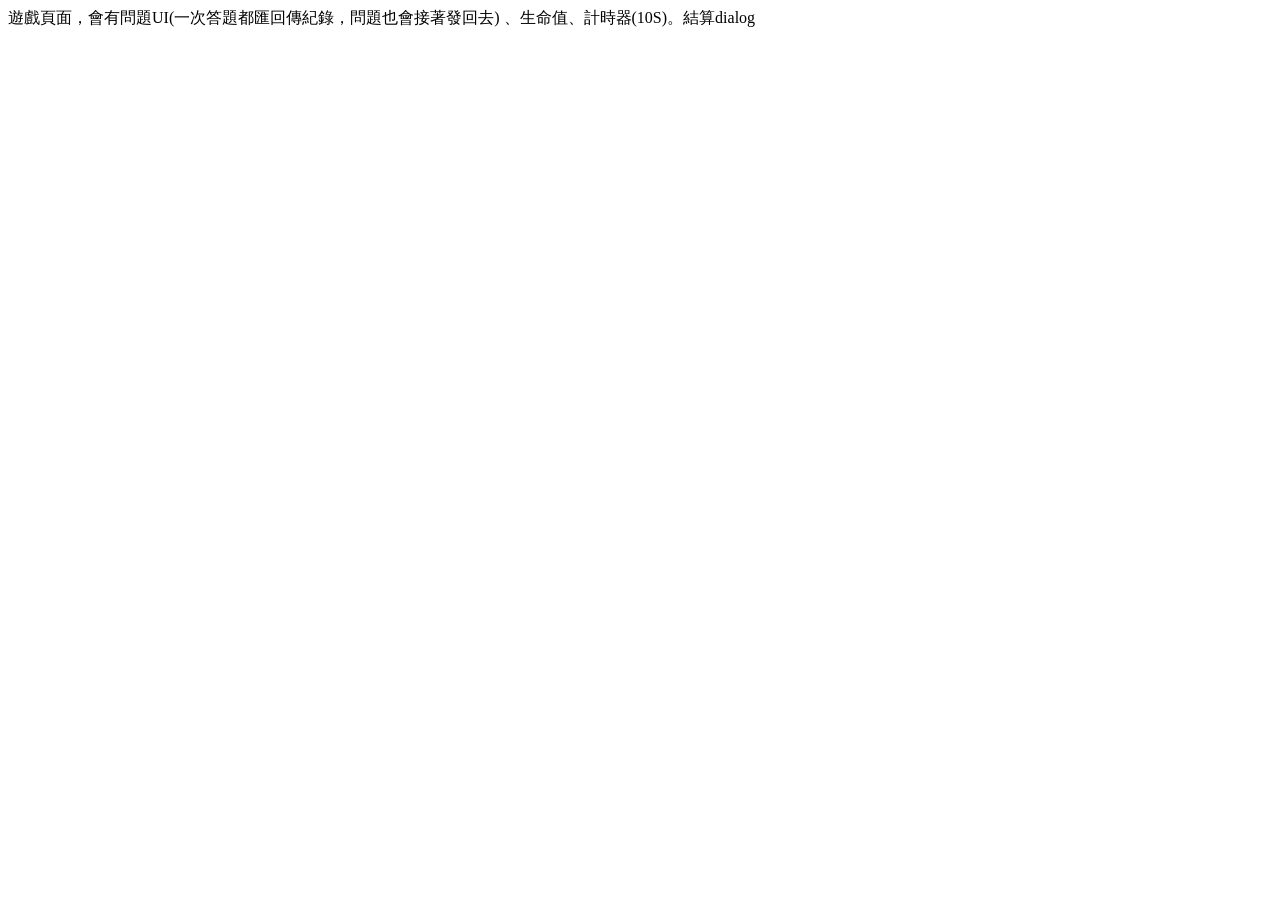
==== frontend/game.html @ f356d19f "startAt_0921" ====
<!DOCTYPE html>
<html lang="en">
<head>
    <meta charset="UTF-8">
    <meta name="viewport" content="width=device-width, initial-scale=1.0">
    <title>首頁</title>
</head>
<body>
    遊戲頁面，會有問題UI(一次答題都匯回傳紀錄，問題也會接著發回去) 、生命值、計時器(10S)。結算dialog
</body>
</html>
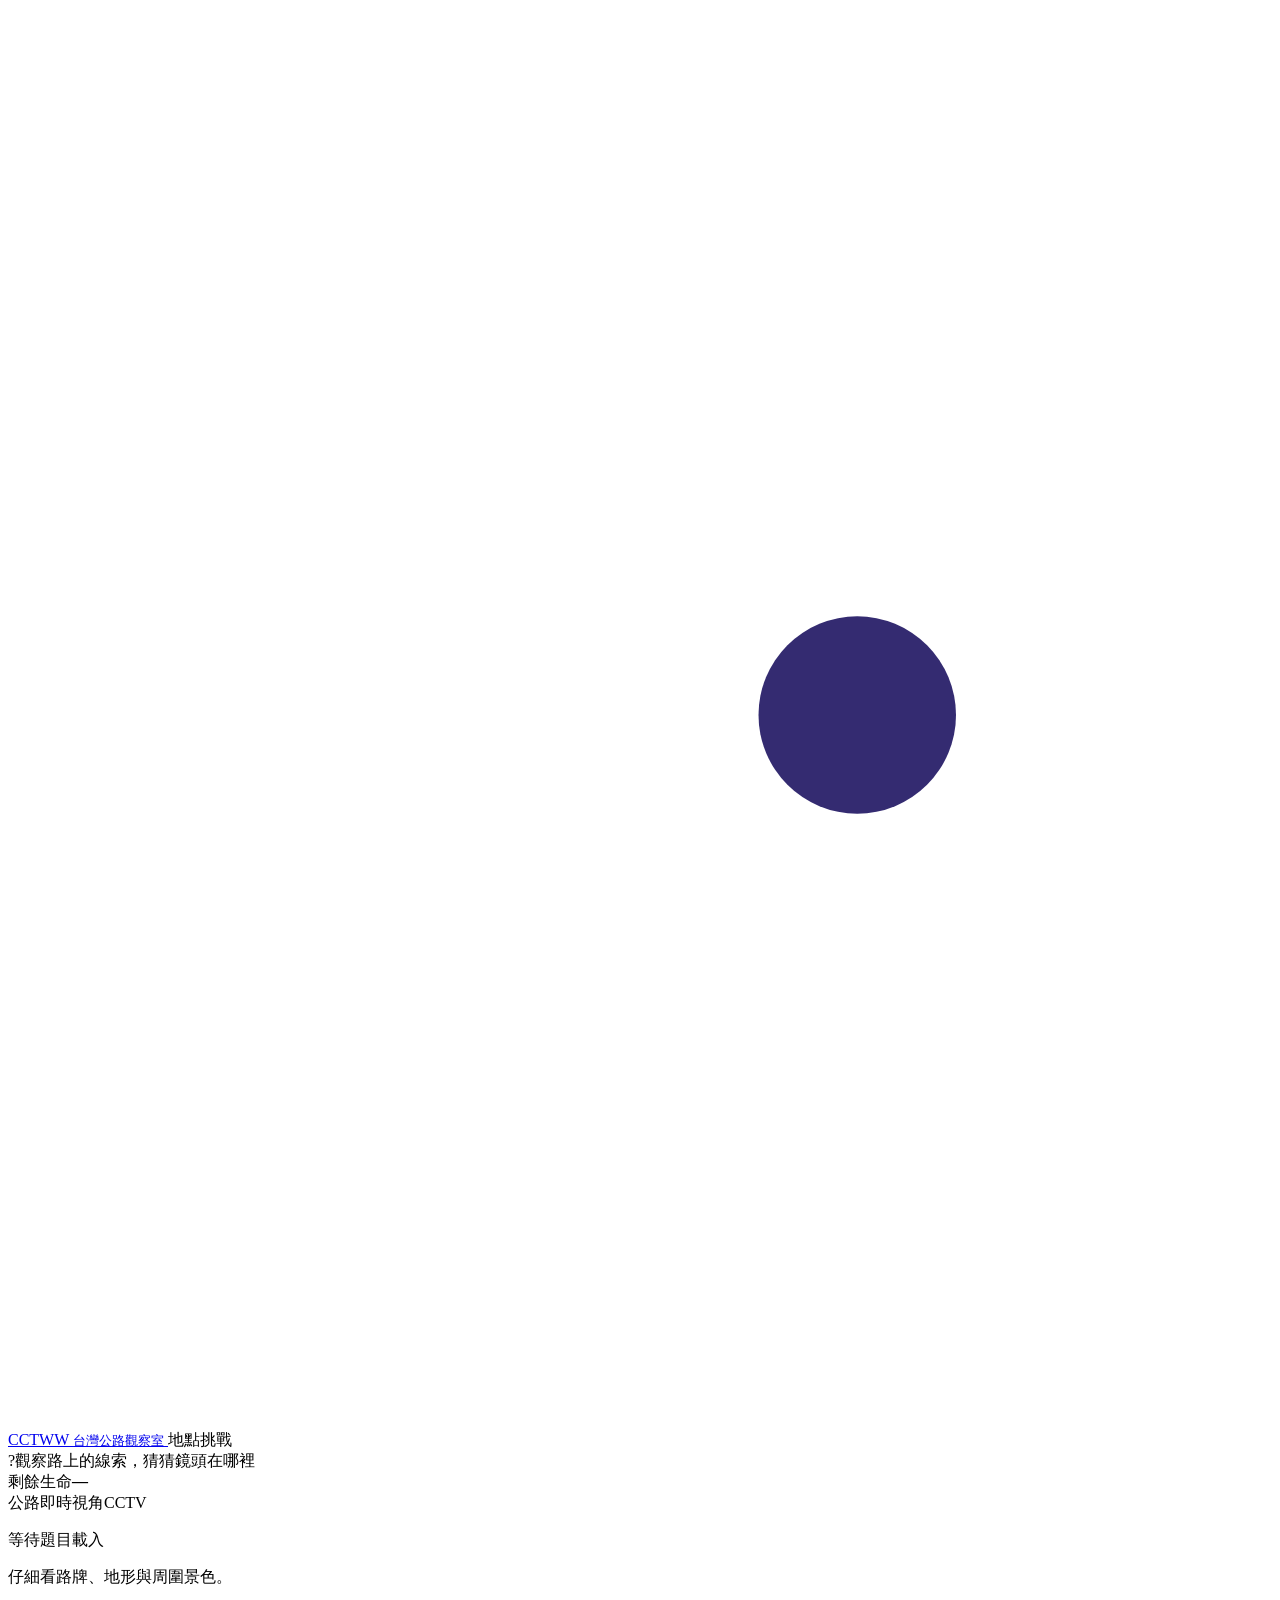
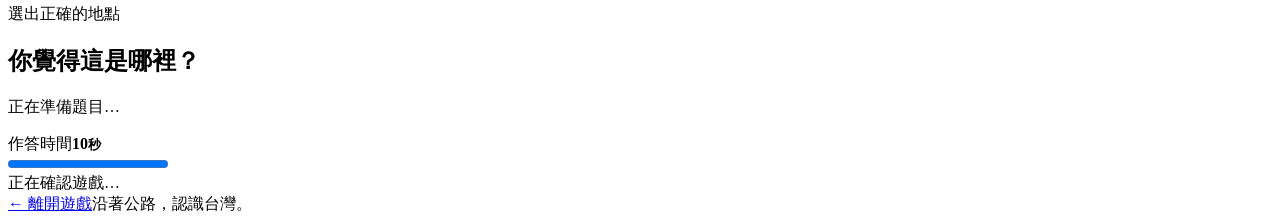
==== commit 1cf86b88: "Add game page frontend" ====
--- a/frontend/game.html
+++ b/frontend/game.html
@@ -1,11 +1,72 @@
 <!DOCTYPE html>
-<html lang="en">
+<html lang="zh-Hant">
 <head>
-    <meta charset="UTF-8">
-    <meta name="viewport" content="width=device-width, initial-scale=1.0">
-    <title>首頁</title>
+  <meta charset="UTF-8">
+  <meta name="viewport" content="width=device-width, initial-scale=1.0">
+  <meta name="theme-color" content="#f6f5f1">
+  <title>地點挑戰 · CCTWW</title>
+  <link rel="stylesheet" href="/game.css">
 </head>
 <body>
-    遊戲頁面，會有問題UI(一次答題都匯回傳紀錄，問題也會接著發回去) 、生命值、計時器(10S)。結算dialog
+  <svg class="icon-sprite" aria-hidden="true" focusable="false" xmlns="http://www.w3.org/2000/svg">
+    <symbol id="cctv-symbol" viewBox="0 0 64 64">
+      <path d="M11 19h31l10 8-6 11H11a4 4 0 0 1-4-4V23a4 4 0 0 1 4-4Z" fill="#ffffff"/>
+      <circle cx="43" cy="28" r="5" fill="#342b71"/>
+      <path d="M26 38v7m-9 0h19m-9 0v10" fill="none" stroke="#ffffff" stroke-width="4" stroke-linecap="round"/>
+    </symbol>
+  </svg>
+  <main class="game" aria-labelledby="title">
+    <header class="site-header">
+      <a class="brand" href="/" aria-label="CCTWW，返回首頁">
+        <span class="brand-mark" aria-hidden="true"><svg viewBox="0 0 64 64" focusable="false" aria-hidden="true"><use href="#cctv-symbol"></use></svg></span>
+        <span class="brand-name">CCTWW <small>台灣公路觀察室</small></span>
+      </a>
+      <span class="tag"><span class="tag-dot" aria-hidden="true"></span> 地點挑戰</span>
+    </header>
+
+    <div class="game-topline">
+      <div class="round-label"><span class="round-icon" aria-hidden="true">?</span><span>觀察路上的線索，猜猜鏡頭在哪裡</span></div>
+      <section class="status" aria-label="遊戲狀態"><span>剩餘生命</span><strong id="life" aria-live="polite">—</strong></section>
+    </div>
+
+    <div class="play-area">
+      <section class="camera-panel" aria-label="本題監視器畫面">
+        <div class="camera-heading"><span class="live-dot" aria-hidden="true"></span><span>公路即時視角</span><span class="camera-number">CCTV</span></div>
+        <div class="camera">
+          <img id="cctv" alt="本題公路監視器畫面" hidden>
+          <iframe id="cctv-frame" title="本題公路監視器畫面" sandbox="allow-scripts" hidden></iframe>
+          <p id="camera-status" role="status">等待題目載入</p>
+        </div>
+        <p class="camera-caption">仔細看路牌、地形與周圍景色。</p>
+      </section>
+
+      <section class="answer-panel" aria-labelledby="title">
+        <div class="question"><p class="eyebrow">選出正確的地點</p><h1 id="title">你覺得這是哪裡？</h1><p id="hint">正在準備題目…</p></div>
+        <div class="timer" aria-label="作答倒數">
+          <div class="timer-label"><label for="countdown">作答時間</label><strong><span id="remaining">10</span><small>秒</small></strong></div>
+          <progress id="countdown" max="10" value="10">10 秒</progress>
+        </div>
+        <div id="options" class="options" role="group" aria-label="四個答案選項"></div>
+        <section id="feedback" class="feedback" role="status" aria-live="polite">正在確認遊戲…</section>
+        <button id="next" class="next" type="button" hidden>下一題</button>
+      </section>
+    </div>
+
+    <footer class="site-footer"><a href="/" id="leave">← 離開遊戲</a><span>沿著公路，認識台灣。</span></footer>
+    <dialog id="game-result" class="result-dialog" aria-labelledby="result-title" aria-describedby="result-description">
+      <div class="result-icon" aria-hidden="true">
+        <svg viewBox="0 0 64 64" focusable="false" aria-hidden="true"><use href="#cctv-symbol"></use></svg>
+      </div>
+      <p class="eyebrow">本次挑戰結束</p>
+      <h2 id="result-title">公路探險完成！</h2>
+      <p id="result-description">本次答對 <strong id="result-count">0</strong> 題</p>
+      <div class="result-actions">
+        <button id="result-restart" type="button">重新開始</button>
+        <a href="/">返回首頁</a>
+      </div>
+    </dialog>
+    <noscript>遊戲需要 JavaScript，請啟用後重新開啟。</noscript>
+  </main>
+  <script src="/game.js"></script>
 </body>
-</html>+</html>
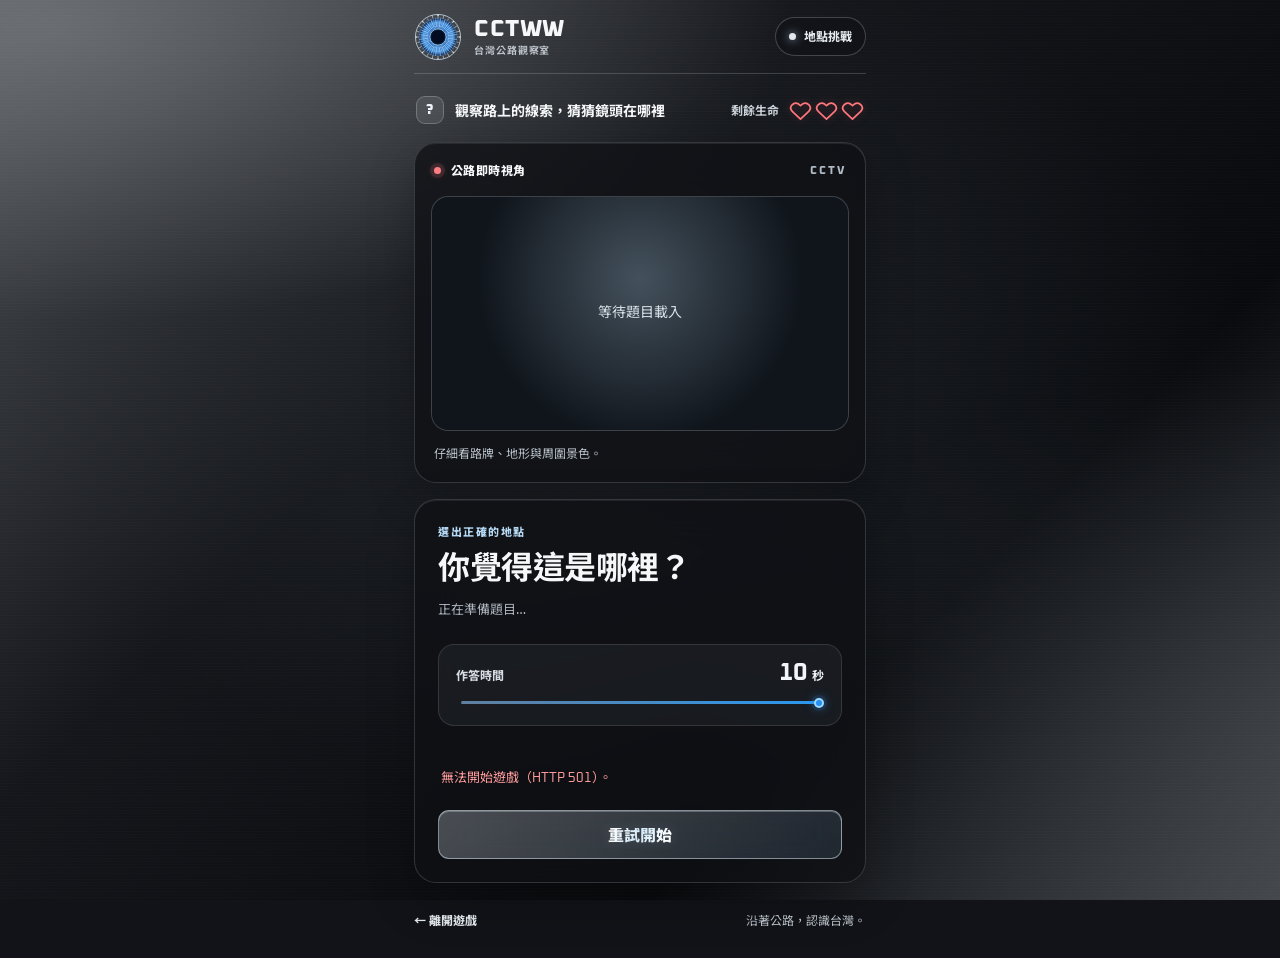
==== commit fa507d73: "Update game page frontend" ====
--- a/frontend/game.html
+++ b/frontend/game.html
@@ -3,22 +3,40 @@
 <head>
   <meta charset="UTF-8">
   <meta name="viewport" content="width=device-width, initial-scale=1.0">
-  <meta name="theme-color" content="#f6f5f1">
+  <meta name="theme-color" content="#111318">
   <title>地點挑戰 · CCTWW</title>
-  <link rel="stylesheet" href="/game.css">
+  <link rel="preconnect" href="https://fonts.googleapis.com">
+  <link rel="preconnect" href="https://fonts.gstatic.com" crossorigin>
+  <link rel="stylesheet" href="https://fonts.googleapis.com/css2?family=Noto+Sans+TC:wght@400;500;600;700;800&amp;family=Oxanium:wght@400;500;600;700;800&amp;display=swap">
+  <link rel="stylesheet" href="game.css">
 </head>
 <body>
   <svg class="icon-sprite" aria-hidden="true" focusable="false" xmlns="http://www.w3.org/2000/svg">
-    <symbol id="cctv-symbol" viewBox="0 0 64 64">
-      <path d="M11 19h31l10 8-6 11H11a4 4 0 0 1-4-4V23a4 4 0 0 1 4-4Z" fill="#ffffff"/>
-      <circle cx="43" cy="28" r="5" fill="#342b71"/>
-      <path d="M26 38v7m-9 0h19m-9 0v10" fill="none" stroke="#ffffff" stroke-width="4" stroke-linecap="round"/>
+    <defs>
+      <radialGradient id="retina-iris">
+        <stop offset="0" stop-color="#07132f"/>
+        <stop offset="0.45" stop-color="#1d5cb0"/>
+        <stop offset="0.78" stop-color="#4895e2"/>
+        <stop offset="1" stop-color="#071c46"/>
+      </radialGradient>
+    </defs>
+    <symbol id="retina-symbol" viewBox="0 0 100 100">
+      <circle cx="50" cy="50" r="47" fill="none" stroke="#d7eeff" stroke-width="1.5"/>
+      <path d="M50.0 11.0L50.0 3.0M60.3 11.7L61.7 6.3M70.2 15.0L71.7 12.4M79.1 20.9L82.6 17.4M83.8 30.5L88.4 27.9M88.3 39.7L95.4 37.8M90.4 50.0L95.2 50.0M89.7 60.6L91.9 61.2M83.8 69.5L89.9 73.0M78.1 78.1L81.3 81.3M70.2 85.0L73.5 90.7M60.6 89.7L61.7 93.7M50.0 89.0L50.0 93.4M39.7 88.3L38.1 94.5M29.8 85.0L27.9 88.4M20.9 79.1L16.8 83.2M16.2 69.5L10.9 72.6M11.7 60.3L8.1 61.2M9.6 50.0L3.9 50.0M10.3 39.4L7.2 38.5M16.2 30.5L9.3 26.5M21.9 21.9L18.0 18.0M29.8 15.0L28.3 12.4M39.4 10.3L38.1 5.5" fill="none" stroke="#eaf7ff" stroke-width="1.35" stroke-linecap="round" opacity=".84"/>
+      <circle cx="50" cy="50" r="39" fill="url(#retina-iris)" stroke="#5da8ff" stroke-width=".7"/>
+      <path d="M50.0 32.0L50.0 11.0M52.4 31.5L54.9 13.1M55.0 31.3L59.2 15.8M57.7 31.4L64.6 14.8M59.0 34.4L68.1 18.6M61.4 35.2L73.7 19.1M63.7 36.3L76.3 23.7M65.9 37.8L78.1 28.4M65.6 41.0L83.0 30.9M67.3 42.8L83.5 36.1M68.7 45.0L87.7 39.9M69.9 47.4L86.9 45.1M68.0 50.0L85.4 50.0M68.5 52.4L87.8 55.0M68.7 55.0L85.1 59.4M68.6 57.7L86.0 64.9M65.6 59.0L82.2 68.6M64.8 61.4L78.1 71.6M63.7 63.7L76.9 76.9M62.2 65.9L72.1 78.8M59.0 65.6L69.5 83.8M57.2 67.3L64.2 84.4M55.0 68.7L59.2 84.2M52.6 69.9L55.0 87.8M50.0 68.0L50.0 86.3M47.6 68.5L44.9 88.7M45.0 68.7L40.4 85.9M42.3 68.6L36.5 82.7M41.0 65.6L31.0 83.0M38.6 64.8L27.9 78.8M36.3 63.7L22.4 77.6M34.1 62.2L20.5 72.6M34.4 59.0L19.3 67.7M32.7 57.2L14.8 64.6M31.3 55.0L14.9 59.4M30.1 52.6L11.3 55.1M32.0 50.0L12.8 50.0M31.5 47.6L14.9 45.4M31.3 45.0L13.2 40.1M31.4 42.3L16.5 36.1M34.4 41.0L16.2 30.5M35.2 38.6L20.5 27.4M36.3 36.3L25.0 25.0M37.8 34.1L26.8 19.8M41.0 34.4L31.8 18.6M42.8 32.7L35.1 14.0M45.0 31.3L40.4 14.1M47.4 30.1L45.4 14.9" fill="none" stroke="#9ed6ff" stroke-width="1.15" stroke-linecap="round" opacity=".83"/>
+      <path d="M52.7 29.2L55.4 9.4M58.3 30.0L65.0 13.8M63.6 32.2L72.8 20.3M68.3 35.9L81.8 25.6M69.4 42.0L85.4 35.3M71.5 47.2L90.6 44.6M72.2 52.9L88.9 55.1M71.3 58.8L84.6 64.3M66.7 62.8L81.8 74.4M63.2 67.2L73.3 80.4M58.6 70.7L65.7 87.9M53.0 72.9L55.1 88.9M47.3 70.8L45.1 87.1M41.7 70.0L34.7 87.0M36.4 67.8L26.7 80.4M31.7 64.1L17.5 75.0M30.6 58.0L13.8 65.0M28.5 52.8L12.9 54.9M27.8 47.1L10.2 44.8M28.7 41.2L14.6 35.3M33.3 37.2L17.5 25.0M36.8 32.8L26.1 18.9M41.4 29.3L35.7 15.4M47.0 27.1L44.8 10.2" fill="none" stroke="#f3fbff" stroke-width=".8" stroke-linecap="round" opacity=".62"/>
+      <circle cx="50" cy="50" r="23" fill="none" stroke="#d7efff" stroke-width=".7" opacity=".7"/>
+      <circle cx="50" cy="50" r="17" fill="#081936" stroke="#b8e7ff" stroke-width="1.7"/>
+      <circle cx="50" cy="50" r="13" fill="#020b20"/>
+      <circle cx="50.0" cy="5.0" r="1.3" fill="#f6fcff"/><circle cx="81.8" cy="18.2" r="1.3" fill="#f6fcff"/><circle cx="95.0" cy="50.0" r="1.3" fill="#f6fcff"/><circle cx="81.8" cy="81.8" r="1.3" fill="#f6fcff"/><circle cx="50.0" cy="95.0" r="1.3" fill="#f6fcff"/><circle cx="18.2" cy="81.8" r="1.3" fill="#f6fcff"/><circle cx="5.0" cy="50.0" r="1.3" fill="#f6fcff"/><circle cx="18.2" cy="18.2" r="1.3" fill="#f6fcff"/>
+      <path d="M18 19l5 2m53-1l5-2M18 81l5-2m53 1l5 2" fill="none" stroke="#9dd7ff" stroke-width=".8" opacity=".8"/>
     </symbol>
   </svg>
   <main class="game" aria-labelledby="title">
     <header class="site-header">
       <a class="brand" href="/" aria-label="CCTWW，返回首頁">
-        <span class="brand-mark" aria-hidden="true"><svg viewBox="0 0 64 64" focusable="false" aria-hidden="true"><use href="#cctv-symbol"></use></svg></span>
+        <span class="brand-mark" aria-hidden="true"><svg viewBox="0 0 100 100" focusable="false" aria-hidden="true"><use href="#retina-symbol"></use></svg></span>
         <span class="brand-name">CCTWW <small>台灣公路觀察室</small></span>
       </a>
       <span class="tag"><span class="tag-dot" aria-hidden="true"></span> 地點挑戰</span>
@@ -44,29 +62,32 @@
         <div class="question"><p class="eyebrow">選出正確的地點</p><h1 id="title">你覺得這是哪裡？</h1><p id="hint">正在準備題目…</p></div>
         <div class="timer" aria-label="作答倒數">
           <div class="timer-label"><label for="countdown">作答時間</label><strong><span id="remaining">10</span><small>秒</small></strong></div>
-          <progress id="countdown" max="10" value="10">10 秒</progress>
+          <div class="timer-track">
+            <progress id="countdown" max="10" value="10">10 秒</progress>
+            <span id="timer-marker" class="timer-marker" aria-hidden="true"></span>
+          </div>
         </div>
         <div id="options" class="options" role="group" aria-label="四個答案選項"></div>
         <section id="feedback" class="feedback" role="status" aria-live="polite">正在確認遊戲…</section>
-        <button id="next" class="next" type="button" hidden>下一題</button>
+        <button id="next" class="next" type="button" hidden><span class="glass-label">下一題</span></button>
       </section>
     </div>
 
     <footer class="site-footer"><a href="/" id="leave">← 離開遊戲</a><span>沿著公路，認識台灣。</span></footer>
     <dialog id="game-result" class="result-dialog" aria-labelledby="result-title" aria-describedby="result-description">
       <div class="result-icon" aria-hidden="true">
-        <svg viewBox="0 0 64 64" focusable="false" aria-hidden="true"><use href="#cctv-symbol"></use></svg>
+        <svg viewBox="0 0 100 100" focusable="false" aria-hidden="true"><use href="#retina-symbol"></use></svg>
       </div>
       <p class="eyebrow">本次挑戰結束</p>
       <h2 id="result-title">公路探險完成！</h2>
       <p id="result-description">本次答對 <strong id="result-count">0</strong> 題</p>
       <div class="result-actions">
-        <button id="result-restart" type="button">重新開始</button>
-        <a href="/">返回首頁</a>
+        <button id="result-restart" type="button"><span class="glass-label">重新開始</span></button>
+        <a href="/"><span class="glass-label">返回首頁</span></a>
       </div>
     </dialog>
     <noscript>遊戲需要 JavaScript，請啟用後重新開啟。</noscript>
   </main>
-  <script src="/game.js"></script>
+  <script src="game.js"></script>
 </body>
 </html>
--- a/frontend/game.css
+++ b/frontend/game.css
@@ -0,0 +1,156 @@
+/* CCTWW game visual system: cool grayscale, translucent glass, clear game states. */
+:root {
+  --cctww-font: "Oxanium", "Noto Sans TC", system-ui, -apple-system, sans-serif;
+  --cctww-page: #111318;
+  --cctww-surface: rgb(15 17 21 / 76%);
+  --cctww-ink: #f5f7f8;
+  --cctww-muted: #adb4bd;
+  --cctww-line: rgb(236 242 248 / 16%);
+  --cctww-primary: #e9eef2;
+  --cctww-primary-hover: #ffffff;
+  --cctww-primary-soft: rgb(230 238 245 / 11%);
+  --cctww-focus: #acd8fa;
+  --cctww-error: #ff9c9c;
+  --cctww-success: #a4e8c1;
+  --cctww-card-radius: 22px;
+  --cctww-control-radius: 11px;
+  --cctww-card-shadow: 0 18px 48px rgb(0 0 0 / 24%), inset 0 1px rgb(255 255 255 / 8%);
+  font-family: var(--cctww-font);
+  color: var(--cctww-ink);
+  background: var(--cctww-page);
+  color-scheme: dark;
+  font-synthesis: none;
+}
+* { box-sizing: border-box; }
+.icon-sprite { position: absolute; width: 0; height: 0; overflow: hidden; }
+body {
+  min-width: 320px;
+  min-height: 100vh;
+  margin: 0;
+  background:
+    linear-gradient(rgb(7 9 12 / 34%), rgb(7 9 12 / 34%)),
+    radial-gradient(ellipse 76% 43% at 4% 3%, rgb(231 235 238 / 42%), transparent 76%),
+    radial-gradient(ellipse 67% 54% at 104% 81%, rgb(148 154 161 / 25%), transparent 75%),
+    radial-gradient(ellipse 56% 55% at 49% 42%, rgb(51 57 65 / 63%), transparent 86%),
+    linear-gradient(135deg, #6f7379 0%, #1b1d22 37%, #090b0e 71%, #5d6268 100%);
+  background-attachment: fixed;
+}
+body::before {
+  content: "";
+  position: fixed;
+  inset: 0;
+  pointer-events: none;
+  opacity: .12;
+  background: repeating-linear-gradient(0deg, transparent 0 2px, rgb(255 255 255 / 12%) 2px 3px);
+}
+button, a { -webkit-tap-highlight-color: transparent; }
+button { font: inherit; }
+a { color: inherit; }
+[hidden] { display: none !important; }
+.game { position: relative; width: min(100%, 488px); min-height: 100vh; margin: auto; padding: 0 18px; display: flex; flex-direction: column; }
+.site-header { height: 74px; display: flex; align-items: center; justify-content: space-between; gap: 20px; border-bottom: 1px solid rgb(245 248 251 / 18%); }
+.brand { display: inline-flex; align-items: center; gap: 12px; text-decoration: none; }
+.brand-mark { width: 48px; height: 48px; display: grid; place-items: center; flex: none; }
+.brand-mark svg { display: block; width: 48px; height: 48px; transform-origin: center; animation: retina-orbit 26s linear infinite, retina-glow 4s ease-in-out infinite; }
+.brand-name { font-size: 23px; font-weight: 800; letter-spacing: .025em; line-height: 1; }
+.brand-name small { display: block; margin-top: 5px; font-size: 10px; font-weight: 650; letter-spacing: .09em; color: #bcc3ca; }
+.tag { display: inline-flex; align-items: center; gap: 8px; padding: 9px 13px; border: 1px solid rgb(240 245 250 / 22%); border-radius: 999px; background: rgb(12 15 20 / 38%); color: #e3e8ec; font-size: 12px; font-weight: 750; white-space: nowrap; backdrop-filter: blur(12px); }
+.tag-dot, .live-dot { display: inline-block; width: 7px; height: 7px; border-radius: 50%; background: currentColor; }
+.tag-dot { box-shadow: 0 0 10px rgb(206 232 255 / 75%); }
+.game-topline { display: flex; justify-content: space-between; align-items: center; gap: 12px; padding: 22px 2px 18px; }
+.round-label { display: flex; align-items: center; gap: 11px; font-size: 14px; font-weight: 720; }
+.round-icon { display: grid; place-items: center; flex: none; width: 28px; height: 28px; border: 1px solid rgb(245 248 251 / 23%); border-radius: 9px; background: rgb(235 241 246 / 10%); color: #eef4fa; font-weight: 850; }
+.status { display: flex; align-items: center; gap: 10px; color: #c9d0d7; font-size: 12px; font-weight: 700; white-space: nowrap; }
+#life { display: inline-flex; align-items: center; gap: 3px; min-width: 71px; }
+.life-heart { display: block; width: 23px; height: 23px; color: #ff777d; flex: none; filter: drop-shadow(0 0 4px rgb(255 106 121 / 25%)); }
+.play-area { display: grid; grid-template-columns: minmax(0, 1fr); gap: 16px; align-items: start; }
+.camera-panel, .answer-panel { border: 1px solid var(--cctww-line); border-radius: var(--cctww-card-radius); background: var(--cctww-surface); box-shadow: var(--cctww-card-shadow); backdrop-filter: blur(22px) saturate(115%); -webkit-backdrop-filter: blur(22px) saturate(115%); }
+.camera-panel { overflow: hidden; padding: 16px; }
+.camera-heading { display: flex; align-items: center; gap: 10px; padding: 2px 3px 16px; font-size: 12px; font-weight: 800; letter-spacing: .04em; }
+.live-dot { color: #ff7d84; box-shadow: 0 0 0 4px rgb(255 125 132 / 13%), 0 0 10px rgb(255 125 132 / 35%); animation: live-pulse 1.7s ease-in-out infinite; }
+.camera-number { margin-left: auto; color: #b0bac4; font-size: 11px; font-weight: 800; letter-spacing: .18em; }
+.camera { position: relative; display: grid; place-items: center; width: 100%; aspect-ratio: 16 / 9; overflow: hidden; border: 1px solid rgb(236 242 248 / 20%); border-radius: 17px; background: #10151c; color: #d9e1e8; }
+.camera::before { content: ""; position: absolute; inset: 0; z-index: 0; background: radial-gradient(circle at 50% 35%, #44515c, transparent 63%); pointer-events: none; }
+/* Crop the top quarter of the source frame, where the camera stamps its location. */
+#cctv, #cctv-frame { position: absolute; z-index: 1; inset: auto 0 0; display: block; width: 100%; height: 132%; object-fit: cover; object-position: center bottom; border: 0; }
+#camera-status { position: relative; z-index: 1; max-width: 360px; padding: 24px; text-align: center; font-size: 14px; line-height: 1.6; overflow-wrap: anywhere; }
+.camera-caption { margin: 15px 3px 2px; color: #b9c1ca; font-size: 12px; line-height: 1.5; }
+.answer-panel { padding: 23px; }
+.question { margin-bottom: 22px; }
+.eyebrow { margin: 0 0 11px; color: #b5d8f3; font-size: 11px; font-weight: 800; letter-spacing: .14em; text-transform: uppercase; }
+h1 { margin: 0 0 11px; font-size: clamp(27px, 5vw, 32px); line-height: 1.22; letter-spacing: -.015em; }
+#hint { margin: 0; min-height: 1.6em; color: var(--cctww-muted); font-size: 13px; line-height: 1.6; overflow-wrap: anywhere; }
+.timer { margin-bottom: 22px; padding: 15px 17px 14px; border: 1px solid rgb(225 236 246 / 13%); border-radius: 16px; background: rgb(202 220 238 / 5%); }
+.timer-label { display: flex; align-items: baseline; justify-content: space-between; gap: 12px; font-size: 12px; font-weight: 750; color: #d6dce2; }
+.timer-label strong { color: #f2f6f9; font-size: 25px; line-height: 1; letter-spacing: .02em; font-variant-numeric: tabular-nums; }
+.timer-label small { margin-left: 4px; font-size: 12px; }
+.timer-track { position: relative; display: flex; align-items: center; height: 16px; margin: 10px 5px 0; }
+progress { appearance: none; display: block; width: 100%; height: 3px; margin: 0; overflow: hidden; border: 0; border-radius: 99px; background: rgb(142 160 179 / 25%); }
+progress::-webkit-progress-bar { background: rgb(142 160 179 / 25%); }
+progress::-webkit-progress-value { border-radius: 99px; background: linear-gradient(90deg, #607f9e, #2b98ef); }
+progress::-moz-progress-bar { border-radius: 99px; background: #3a9ff3; }
+.timer-marker { position: absolute; top: 50%; left: 100%; width: 10px; height: 10px; border: 2px solid #9ddaff; border-radius: 50%; background: #278ff2; box-shadow: 0 0 0 3px rgb(39 143 242 / 13%), 0 0 12px rgb(57 162 255 / 47%); transform: translate(-50%, -50%); pointer-events: none; transition: left .1s linear; }
+.options { display: grid; grid-template-columns: repeat(2, minmax(0, 1fr)); gap: 11px; }
+.option { display: grid; grid-template-columns: 29px minmax(0, 1fr); align-items: center; gap: 10px; min-height: 68px; width: 100%; padding: 13px 14px; border: 1px solid rgb(226 240 252 / 30%); border-radius: 16px; background: linear-gradient(135deg, rgb(242 248 255 / 17%), rgb(196 219 238 / 6%) 55%, rgb(171 205 233 / 11%)); box-shadow: inset 0 1px rgb(255 255 255 / 18%), 0 7px 20px rgb(0 0 0 / 11%); color: #f5f7f8; text-align: left; font-size: 15px; font-weight: 760; line-height: 1.4; cursor: pointer; overflow-wrap: anywhere; backdrop-filter: blur(18px) saturate(135%); -webkit-backdrop-filter: blur(18px) saturate(135%); transition: transform .15s ease, background .15s ease, border-color .15s ease, box-shadow .15s ease; }
+.option-key { display: grid; place-items: center; width: 29px; height: 29px; border: 1px solid rgb(240 248 255 / 26%); border-radius: 9px; background: rgb(231 243 255 / 9%); color: #d9e9f7; font-size: 12px; font-weight: 800; letter-spacing: .03em; font-variant-numeric: tabular-nums; }
+.glass-label { color: #eef6fd; background: linear-gradient(112deg, #fff 5%, #d3e9f8 48%, #f8fdff 85%); -webkit-background-clip: text; background-clip: text; -webkit-text-fill-color: transparent; text-shadow: 0 0 15px rgb(231 244 255 / 13%); }
+.option-name { min-width: 0; }
+.option-result { grid-column: 2; color: #b3f5d0; font-size: 11px; font-weight: 700; letter-spacing: .03em; }
+.option:enabled:hover { transform: translateY(-2px); border-color: rgb(246 250 253 / 60%); background: linear-gradient(135deg, rgb(243 249 255 / 25%), rgb(172 215 248 / 13%)); box-shadow: inset 0 1px rgb(255 255 255 / 27%), 0 9px 24px rgb(0 0 0 / 20%); }
+.option:disabled { cursor: default; opacity: .68; }
+.option.selected { border-color: #c8e5f8; background: rgb(167 208 236 / 24%); box-shadow: inset 0 0 0 1px rgb(200 229 248 / 48%); opacity: 1; }
+.option.correct { background: rgb(75 170 125 / 28%); border-color: #9be7bb; color: #e1ffe9; opacity: 1; }
+.option.wrong { background: rgb(181 72 80 / 28%); border-color: #ffa3a5; color: #ffe8e8; opacity: 1; }
+.option.correct .option-name { background: none; -webkit-text-fill-color: #e1ffe9; }
+.option.wrong .option-name { background: none; -webkit-text-fill-color: #ffe8e8; }
+.feedback { min-height: 36px; margin-top: 21px; padding: 0 3px; color: #bbc4cc; font-size: 13px; line-height: 1.6; overflow-wrap: anywhere; }
+.feedback[data-tone="error"] { color: var(--cctww-error); }
+.next { width: 100%; min-height: 49px; margin-top: 5px; border: 1px solid rgb(230 244 255 / 48%); border-radius: var(--cctww-control-radius); background: linear-gradient(135deg, rgb(229 241 251 / 28%), rgb(130 174 211 / 14%)); box-shadow: inset 0 1px rgb(255 255 255 / 25%); backdrop-filter: blur(18px); -webkit-backdrop-filter: blur(18px); font-weight: 800; cursor: pointer; }
+.next:enabled:hover { background: linear-gradient(135deg, rgb(239 248 255 / 36%), rgb(160 204 237 / 22%)); }
+.next:disabled { opacity: .6; cursor: wait; }
+button:focus-visible, a:focus-visible { outline: 3px solid var(--cctww-focus); outline-offset: 3px; }
+.site-footer { display: flex; justify-content: space-between; gap: 16px; margin-top: auto; padding: 28px 0; color: #c0c7cf; font-size: 12px; }
+.site-footer a { color: #e5ebf0; font-weight: 750; text-decoration: none; }
+.site-footer a:hover { text-decoration: underline; text-underline-offset: 4px; }
+.result-dialog { width: min(420px, calc(100% - 32px)); max-height: calc(100vh - 32px); padding: 30px; border: 1px solid rgb(246 250 253 / 25%); border-radius: var(--cctww-card-radius); color: var(--cctww-ink); background: rgb(20 23 28 / 91%); box-shadow: 0 28px 90px rgb(0 0 0 / 60%), inset 0 1px rgb(255 255 255 / 10%); text-align: center; backdrop-filter: blur(24px); -webkit-backdrop-filter: blur(24px); }
+.result-dialog::backdrop { background: rgb(7 10 14 / 76%); backdrop-filter: blur(5px); }
+.result-icon { display: grid; place-items: center; width: 74px; height: 74px; margin: 0 auto 18px; }
+.result-icon svg { display: block; width: 74px; height: 74px; transform-origin: center; animation: retina-orbit 26s linear infinite, retina-glow 4s ease-in-out infinite; }
+.result-dialog .eyebrow { margin-bottom: 9px; }
+.result-dialog h2 { margin: 0 0 12px; font-size: 28px; letter-spacing: -.015em; }
+.result-dialog p:not(.eyebrow) { margin: 0; color: var(--cctww-muted); font-size: 14px; line-height: 1.7; }
+.result-dialog #result-count { color: #f5f8fa; font-size: 1.25em; font-variant-numeric: tabular-nums; }
+.result-actions { display: grid; gap: 9px; margin-top: 24px; }
+.result-actions button, .result-actions a { display: grid; place-items: center; min-height: 46px; border: 1px solid rgb(228 242 255 / 31%); border-radius: 12px; background: linear-gradient(135deg, rgb(230 243 255 / 20%), rgb(146 186 218 / 8%)); box-shadow: inset 0 1px rgb(255 255 255 / 19%); backdrop-filter: blur(18px); -webkit-backdrop-filter: blur(18px); font: inherit; font-size: 14px; font-weight: 800; text-decoration: none; cursor: pointer; }
+.result-actions button { border-color: rgb(230 244 255 / 48%); }
+.result-actions button:hover, .result-actions a:hover { background: linear-gradient(135deg, rgb(239 248 255 / 32%), rgb(160 204 237 / 18%)); }
+@media (max-width: 600px) {
+  .game { padding: 0 14px; }
+  .site-header { height: 66px; }
+  .brand-mark, .brand-mark svg { width: 44px; height: 44px; }
+  .brand-name { font-size: 20px; }
+  .brand-name small { font-size: 8px; }
+  .tag { padding: 7px 9px; font-size: 11px; }
+  .round-label { font-size: 12px; line-height: 1.4; }
+  .status { flex-direction: column; align-items: flex-end; gap: 2px; font-size: 11px; }
+  .camera-panel { padding: 12px; border-radius: 18px; }
+  .camera-heading { padding-bottom: 11px; }
+  .camera-caption { font-size: 11px; }
+  .answer-panel { padding: 19px 17px; border-radius: 18px; }
+  .timer { padding: 14px 14px 13px; }
+  .option { min-height: 60px; padding: 11px 12px; }
+  .site-footer { margin-top: 14px; padding: 22px 0; }
+}
+@media (max-width: 370px) {
+  .round-label span:last-child { max-width: 150px; }
+  .options { grid-template-columns: 1fr; }
+}
+@keyframes retina-orbit { to { transform: rotate(360deg); } }
+@keyframes live-pulse {
+  0%, 100% { opacity: .72; transform: scale(.9); box-shadow: 0 0 0 3px rgb(255 125 132 / 11%), 0 0 6px rgb(255 125 132 / 30%); }
+  50% { opacity: 1; transform: scale(1.13); box-shadow: 0 0 0 6px rgb(255 125 132 / 19%), 0 0 18px rgb(255 125 132 / 72%); }
+}
+@keyframes retina-glow {
+  0%, 100% { opacity: .9; filter: drop-shadow(0 0 2px #83c8ff); }
+  50% { opacity: 1; filter: drop-shadow(0 0 5px #bde8ff); }
+}
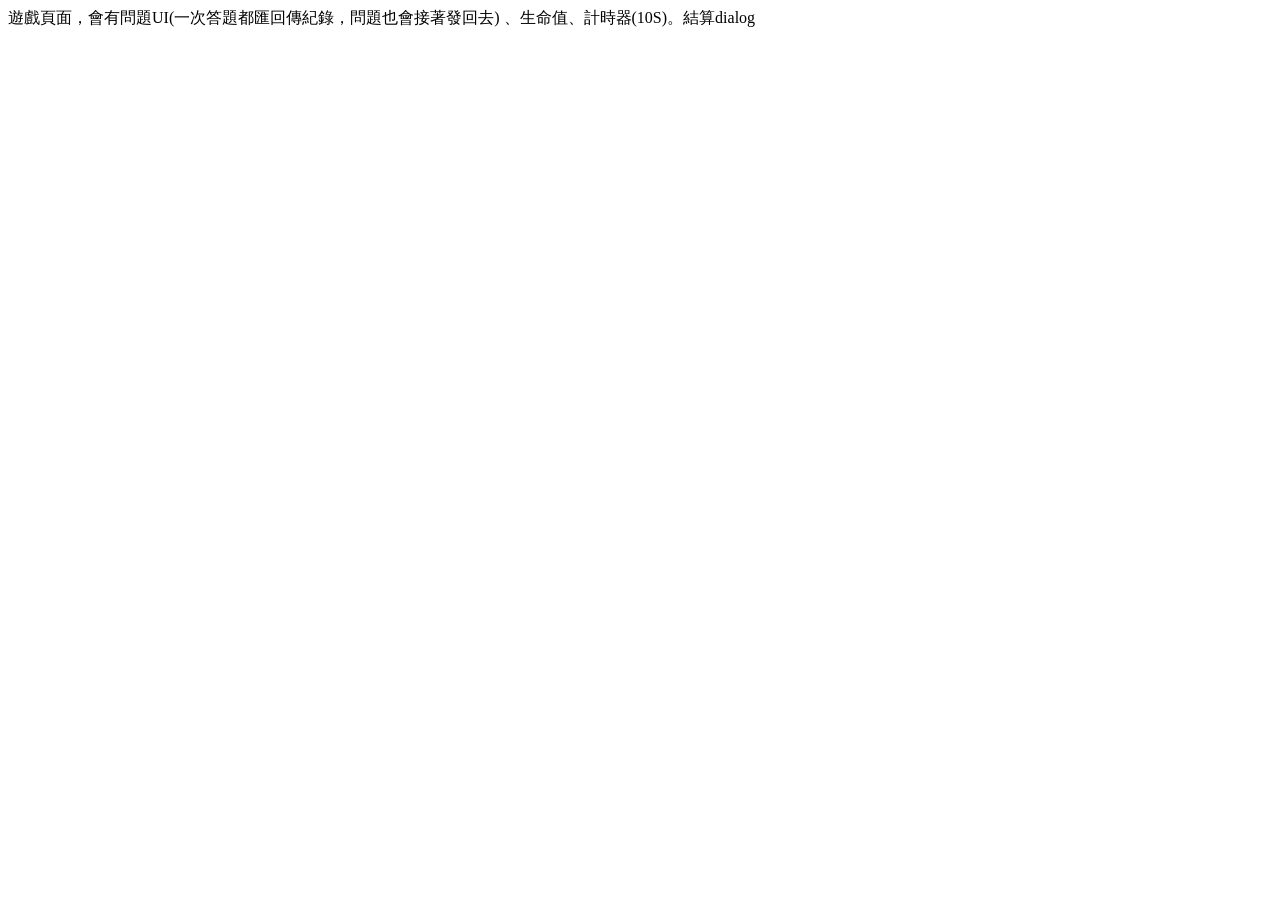
==== commit 4ec0a70a: "Register/Result/Ranking" ====
--- a/frontend/game.html
+++ b/frontend/game.html
@@ -1,93 +1,11 @@
 <!DOCTYPE html>
-<html lang="zh-Hant">
-<head>
-  <meta charset="UTF-8">
-  <meta name="viewport" content="width=device-width, initial-scale=1.0">
-  <meta name="theme-color" content="#111318">
-  <title>地點挑戰 · CCTWW</title>
-  <link rel="preconnect" href="https://fonts.googleapis.com">
-  <link rel="preconnect" href="https://fonts.gstatic.com" crossorigin>
-  <link rel="stylesheet" href="https://fonts.googleapis.com/css2?family=Noto+Sans+TC:wght@400;500;600;700;800&amp;family=Oxanium:wght@400;500;600;700;800&amp;display=swap">
-  <link rel="stylesheet" href="game.css">
-</head>
-<body>
-  <svg class="icon-sprite" aria-hidden="true" focusable="false" xmlns="http://www.w3.org/2000/svg">
-    <defs>
-      <radialGradient id="retina-iris">
-        <stop offset="0" stop-color="#07132f"/>
-        <stop offset="0.45" stop-color="#1d5cb0"/>
-        <stop offset="0.78" stop-color="#4895e2"/>
-        <stop offset="1" stop-color="#071c46"/>
-      </radialGradient>
-    </defs>
-    <symbol id="retina-symbol" viewBox="0 0 100 100">
-      <circle cx="50" cy="50" r="47" fill="none" stroke="#d7eeff" stroke-width="1.5"/>
-      <path d="M50.0 11.0L50.0 3.0M60.3 11.7L61.7 6.3M70.2 15.0L71.7 12.4M79.1 20.9L82.6 17.4M83.8 30.5L88.4 27.9M88.3 39.7L95.4 37.8M90.4 50.0L95.2 50.0M89.7 60.6L91.9 61.2M83.8 69.5L89.9 73.0M78.1 78.1L81.3 81.3M70.2 85.0L73.5 90.7M60.6 89.7L61.7 93.7M50.0 89.0L50.0 93.4M39.7 88.3L38.1 94.5M29.8 85.0L27.9 88.4M20.9 79.1L16.8 83.2M16.2 69.5L10.9 72.6M11.7 60.3L8.1 61.2M9.6 50.0L3.9 50.0M10.3 39.4L7.2 38.5M16.2 30.5L9.3 26.5M21.9 21.9L18.0 18.0M29.8 15.0L28.3 12.4M39.4 10.3L38.1 5.5" fill="none" stroke="#eaf7ff" stroke-width="1.35" stroke-linecap="round" opacity=".84"/>
-      <circle cx="50" cy="50" r="39" fill="url(#retina-iris)" stroke="#5da8ff" stroke-width=".7"/>
-      <path d="M50.0 32.0L50.0 11.0M52.4 31.5L54.9 13.1M55.0 31.3L59.2 15.8M57.7 31.4L64.6 14.8M59.0 34.4L68.1 18.6M61.4 35.2L73.7 19.1M63.7 36.3L76.3 23.7M65.9 37.8L78.1 28.4M65.6 41.0L83.0 30.9M67.3 42.8L83.5 36.1M68.7 45.0L87.7 39.9M69.9 47.4L86.9 45.1M68.0 50.0L85.4 50.0M68.5 52.4L87.8 55.0M68.7 55.0L85.1 59.4M68.6 57.7L86.0 64.9M65.6 59.0L82.2 68.6M64.8 61.4L78.1 71.6M63.7 63.7L76.9 76.9M62.2 65.9L72.1 78.8M59.0 65.6L69.5 83.8M57.2 67.3L64.2 84.4M55.0 68.7L59.2 84.2M52.6 69.9L55.0 87.8M50.0 68.0L50.0 86.3M47.6 68.5L44.9 88.7M45.0 68.7L40.4 85.9M42.3 68.6L36.5 82.7M41.0 65.6L31.0 83.0M38.6 64.8L27.9 78.8M36.3 63.7L22.4 77.6M34.1 62.2L20.5 72.6M34.4 59.0L19.3 67.7M32.7 57.2L14.8 64.6M31.3 55.0L14.9 59.4M30.1 52.6L11.3 55.1M32.0 50.0L12.8 50.0M31.5 47.6L14.9 45.4M31.3 45.0L13.2 40.1M31.4 42.3L16.5 36.1M34.4 41.0L16.2 30.5M35.2 38.6L20.5 27.4M36.3 36.3L25.0 25.0M37.8 34.1L26.8 19.8M41.0 34.4L31.8 18.6M42.8 32.7L35.1 14.0M45.0 31.3L40.4 14.1M47.4 30.1L45.4 14.9" fill="none" stroke="#9ed6ff" stroke-width="1.15" stroke-linecap="round" opacity=".83"/>
-      <path d="M52.7 29.2L55.4 9.4M58.3 30.0L65.0 13.8M63.6 32.2L72.8 20.3M68.3 35.9L81.8 25.6M69.4 42.0L85.4 35.3M71.5 47.2L90.6 44.6M72.2 52.9L88.9 55.1M71.3 58.8L84.6 64.3M66.7 62.8L81.8 74.4M63.2 67.2L73.3 80.4M58.6 70.7L65.7 87.9M53.0 72.9L55.1 88.9M47.3 70.8L45.1 87.1M41.7 70.0L34.7 87.0M36.4 67.8L26.7 80.4M31.7 64.1L17.5 75.0M30.6 58.0L13.8 65.0M28.5 52.8L12.9 54.9M27.8 47.1L10.2 44.8M28.7 41.2L14.6 35.3M33.3 37.2L17.5 25.0M36.8 32.8L26.1 18.9M41.4 29.3L35.7 15.4M47.0 27.1L44.8 10.2" fill="none" stroke="#f3fbff" stroke-width=".8" stroke-linecap="round" opacity=".62"/>
-      <circle cx="50" cy="50" r="23" fill="none" stroke="#d7efff" stroke-width=".7" opacity=".7"/>
-      <circle cx="50" cy="50" r="17" fill="#081936" stroke="#b8e7ff" stroke-width="1.7"/>
-      <circle cx="50" cy="50" r="13" fill="#020b20"/>
-      <circle cx="50.0" cy="5.0" r="1.3" fill="#f6fcff"/><circle cx="81.8" cy="18.2" r="1.3" fill="#f6fcff"/><circle cx="95.0" cy="50.0" r="1.3" fill="#f6fcff"/><circle cx="81.8" cy="81.8" r="1.3" fill="#f6fcff"/><circle cx="50.0" cy="95.0" r="1.3" fill="#f6fcff"/><circle cx="18.2" cy="81.8" r="1.3" fill="#f6fcff"/><circle cx="5.0" cy="50.0" r="1.3" fill="#f6fcff"/><circle cx="18.2" cy="18.2" r="1.3" fill="#f6fcff"/>
-      <path d="M18 19l5 2m53-1l5-2M18 81l5-2m53 1l5 2" fill="none" stroke="#9dd7ff" stroke-width=".8" opacity=".8"/>
-    </symbol>
-  </svg>
-  <main class="game" aria-labelledby="title">
-    <header class="site-header">
-      <a class="brand" href="/" aria-label="CCTWW，返回首頁">
-        <span class="brand-mark" aria-hidden="true"><svg viewBox="0 0 100 100" focusable="false" aria-hidden="true"><use href="#retina-symbol"></use></svg></span>
-        <span class="brand-name">CCTWW <small>台灣公路觀察室</small></span>
-      </a>
-      <span class="tag"><span class="tag-dot" aria-hidden="true"></span> 地點挑戰</span>
-    </header>
-
-    <div class="game-topline">
-      <div class="round-label"><span class="round-icon" aria-hidden="true">?</span><span>觀察路上的線索，猜猜鏡頭在哪裡</span></div>
-      <section class="status" aria-label="遊戲狀態"><span>剩餘生命</span><strong id="life" aria-live="polite">—</strong></section>
-    </div>
-
-    <div class="play-area">
-      <section class="camera-panel" aria-label="本題監視器畫面">
-        <div class="camera-heading"><span class="live-dot" aria-hidden="true"></span><span>公路即時視角</span><span class="camera-number">CCTV</span></div>
-        <div class="camera">
-          <img id="cctv" alt="本題公路監視器畫面" hidden>
-          <iframe id="cctv-frame" title="本題公路監視器畫面" sandbox="allow-scripts" hidden></iframe>
-          <p id="camera-status" role="status">等待題目載入</p>
-        </div>
-        <p class="camera-caption">仔細看路牌、地形與周圍景色。</p>
-      </section>
-
-      <section class="answer-panel" aria-labelledby="title">
-        <div class="question"><p class="eyebrow">選出正確的地點</p><h1 id="title">你覺得這是哪裡？</h1><p id="hint">正在準備題目…</p></div>
-        <div class="timer" aria-label="作答倒數">
-          <div class="timer-label"><label for="countdown">作答時間</label><strong><span id="remaining">10</span><small>秒</small></strong></div>
-          <div class="timer-track">
-            <progress id="countdown" max="10" value="10">10 秒</progress>
-            <span id="timer-marker" class="timer-marker" aria-hidden="true"></span>
-          </div>
-        </div>
-        <div id="options" class="options" role="group" aria-label="四個答案選項"></div>
-        <section id="feedback" class="feedback" role="status" aria-live="polite">正在確認遊戲…</section>
-        <button id="next" class="next" type="button" hidden><span class="glass-label">下一題</span></button>
-      </section>
-    </div>
-
-    <footer class="site-footer"><a href="/" id="leave">← 離開遊戲</a><span>沿著公路，認識台灣。</span></footer>
-    <dialog id="game-result" class="result-dialog" aria-labelledby="result-title" aria-describedby="result-description">
-      <div class="result-icon" aria-hidden="true">
-        <svg viewBox="0 0 100 100" focusable="false" aria-hidden="true"><use href="#retina-symbol"></use></svg>
-      </div>
-      <p class="eyebrow">本次挑戰結束</p>
-      <h2 id="result-title">公路探險完成！</h2>
-      <p id="result-description">本次答對 <strong id="result-count">0</strong> 題</p>
-      <div class="result-actions">
-        <button id="result-restart" type="button"><span class="glass-label">重新開始</span></button>
-        <a href="/"><span class="glass-label">返回首頁</span></a>
-      </div>
-    </dialog>
-    <noscript>遊戲需要 JavaScript，請啟用後重新開啟。</noscript>
-  </main>
-  <script src="game.js"></script>
-</body>
-</html>
+<html lang="zh-TW">
+    <head>
+        <meta charset="UTF-8">
+        <meta name="viewport" content="width=device-width, initial-scale=1.0">
+        <title>首頁</title>
+    </head>
+    <body>
+        遊戲頁面，會有問題UI(一次答題都匯回傳紀錄，問題也會接著發回去) 、生命值、計時器(10S)。結算dialog
+    </body>
+</html>
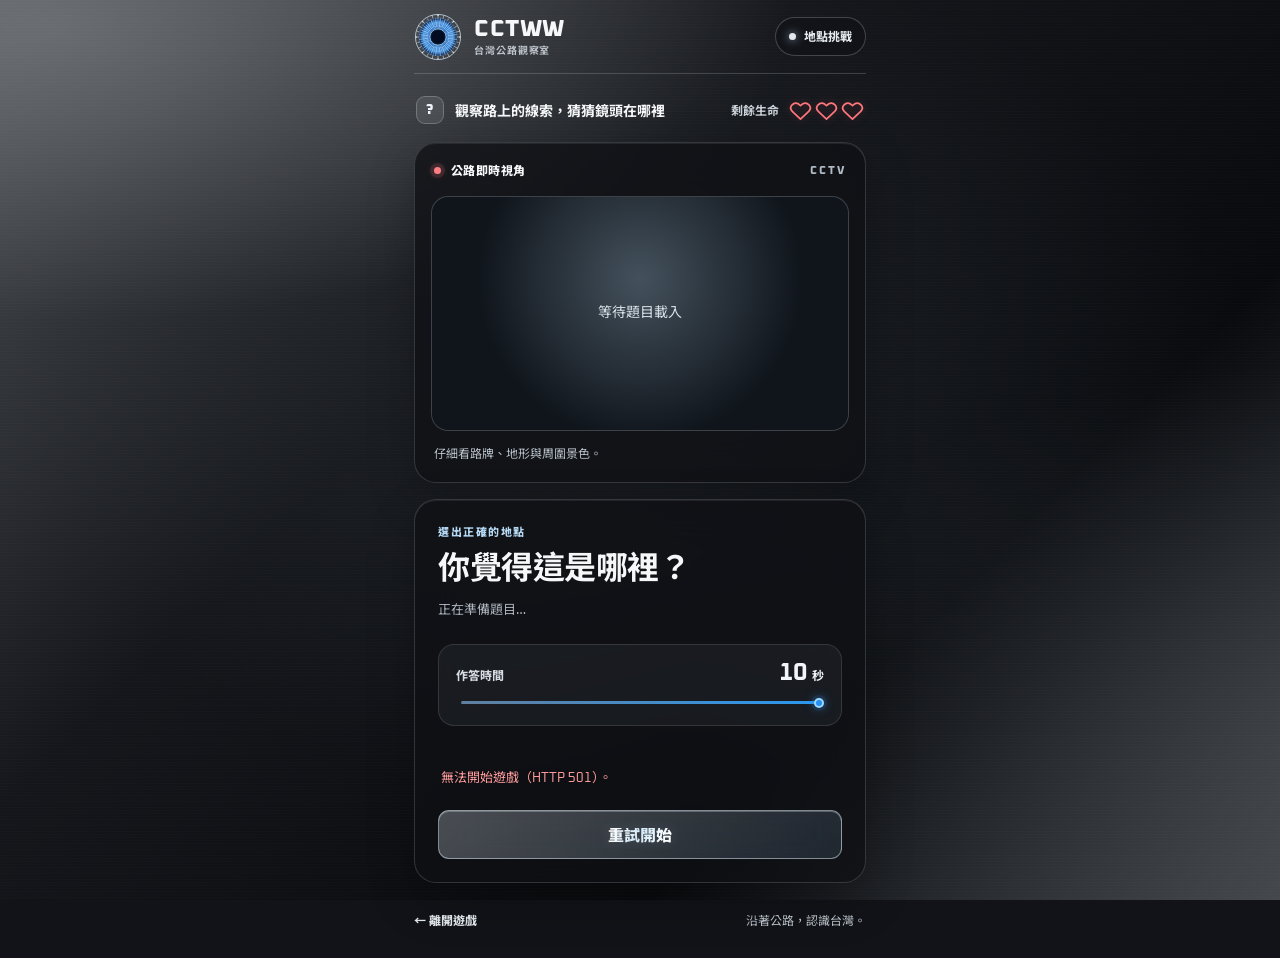
==== commit bbc05918: "Merge pull request #3 from aptx4869520/frontend-game-page Update #2 該說的都在DC上，去找吧！" ====
--- a/frontend/game.html
+++ b/frontend/game.html
@@ -1,11 +1,93 @@
 <!DOCTYPE html>
-<html lang="zh-TW">
-    <head>
-        <meta charset="UTF-8">
-        <meta name="viewport" content="width=device-width, initial-scale=1.0">
-        <title>首頁</title>
-    </head>
-    <body>
-        遊戲頁面，會有問題UI(一次答題都匯回傳紀錄，問題也會接著發回去) 、生命值、計時器(10S)。結算dialog
-    </body>
-</html>+<html lang="zh-Hant">
+<head>
+  <meta charset="UTF-8">
+  <meta name="viewport" content="width=device-width, initial-scale=1.0">
+  <meta name="theme-color" content="#111318">
+  <title>地點挑戰 · CCTWW</title>
+  <link rel="preconnect" href="https://fonts.googleapis.com">
+  <link rel="preconnect" href="https://fonts.gstatic.com" crossorigin>
+  <link rel="stylesheet" href="https://fonts.googleapis.com/css2?family=Noto+Sans+TC:wght@400;500;600;700;800&amp;family=Oxanium:wght@400;500;600;700;800&amp;display=swap">
+  <link rel="stylesheet" href="game.css">
+</head>
+<body>
+  <svg class="icon-sprite" aria-hidden="true" focusable="false" xmlns="http://www.w3.org/2000/svg">
+    <defs>
+      <radialGradient id="retina-iris">
+        <stop offset="0" stop-color="#07132f"/>
+        <stop offset="0.45" stop-color="#1d5cb0"/>
+        <stop offset="0.78" stop-color="#4895e2"/>
+        <stop offset="1" stop-color="#071c46"/>
+      </radialGradient>
+    </defs>
+    <symbol id="retina-symbol" viewBox="0 0 100 100">
+      <circle cx="50" cy="50" r="47" fill="none" stroke="#d7eeff" stroke-width="1.5"/>
+      <path d="M50.0 11.0L50.0 3.0M60.3 11.7L61.7 6.3M70.2 15.0L71.7 12.4M79.1 20.9L82.6 17.4M83.8 30.5L88.4 27.9M88.3 39.7L95.4 37.8M90.4 50.0L95.2 50.0M89.7 60.6L91.9 61.2M83.8 69.5L89.9 73.0M78.1 78.1L81.3 81.3M70.2 85.0L73.5 90.7M60.6 89.7L61.7 93.7M50.0 89.0L50.0 93.4M39.7 88.3L38.1 94.5M29.8 85.0L27.9 88.4M20.9 79.1L16.8 83.2M16.2 69.5L10.9 72.6M11.7 60.3L8.1 61.2M9.6 50.0L3.9 50.0M10.3 39.4L7.2 38.5M16.2 30.5L9.3 26.5M21.9 21.9L18.0 18.0M29.8 15.0L28.3 12.4M39.4 10.3L38.1 5.5" fill="none" stroke="#eaf7ff" stroke-width="1.35" stroke-linecap="round" opacity=".84"/>
+      <circle cx="50" cy="50" r="39" fill="url(#retina-iris)" stroke="#5da8ff" stroke-width=".7"/>
+      <path d="M50.0 32.0L50.0 11.0M52.4 31.5L54.9 13.1M55.0 31.3L59.2 15.8M57.7 31.4L64.6 14.8M59.0 34.4L68.1 18.6M61.4 35.2L73.7 19.1M63.7 36.3L76.3 23.7M65.9 37.8L78.1 28.4M65.6 41.0L83.0 30.9M67.3 42.8L83.5 36.1M68.7 45.0L87.7 39.9M69.9 47.4L86.9 45.1M68.0 50.0L85.4 50.0M68.5 52.4L87.8 55.0M68.7 55.0L85.1 59.4M68.6 57.7L86.0 64.9M65.6 59.0L82.2 68.6M64.8 61.4L78.1 71.6M63.7 63.7L76.9 76.9M62.2 65.9L72.1 78.8M59.0 65.6L69.5 83.8M57.2 67.3L64.2 84.4M55.0 68.7L59.2 84.2M52.6 69.9L55.0 87.8M50.0 68.0L50.0 86.3M47.6 68.5L44.9 88.7M45.0 68.7L40.4 85.9M42.3 68.6L36.5 82.7M41.0 65.6L31.0 83.0M38.6 64.8L27.9 78.8M36.3 63.7L22.4 77.6M34.1 62.2L20.5 72.6M34.4 59.0L19.3 67.7M32.7 57.2L14.8 64.6M31.3 55.0L14.9 59.4M30.1 52.6L11.3 55.1M32.0 50.0L12.8 50.0M31.5 47.6L14.9 45.4M31.3 45.0L13.2 40.1M31.4 42.3L16.5 36.1M34.4 41.0L16.2 30.5M35.2 38.6L20.5 27.4M36.3 36.3L25.0 25.0M37.8 34.1L26.8 19.8M41.0 34.4L31.8 18.6M42.8 32.7L35.1 14.0M45.0 31.3L40.4 14.1M47.4 30.1L45.4 14.9" fill="none" stroke="#9ed6ff" stroke-width="1.15" stroke-linecap="round" opacity=".83"/>
+      <path d="M52.7 29.2L55.4 9.4M58.3 30.0L65.0 13.8M63.6 32.2L72.8 20.3M68.3 35.9L81.8 25.6M69.4 42.0L85.4 35.3M71.5 47.2L90.6 44.6M72.2 52.9L88.9 55.1M71.3 58.8L84.6 64.3M66.7 62.8L81.8 74.4M63.2 67.2L73.3 80.4M58.6 70.7L65.7 87.9M53.0 72.9L55.1 88.9M47.3 70.8L45.1 87.1M41.7 70.0L34.7 87.0M36.4 67.8L26.7 80.4M31.7 64.1L17.5 75.0M30.6 58.0L13.8 65.0M28.5 52.8L12.9 54.9M27.8 47.1L10.2 44.8M28.7 41.2L14.6 35.3M33.3 37.2L17.5 25.0M36.8 32.8L26.1 18.9M41.4 29.3L35.7 15.4M47.0 27.1L44.8 10.2" fill="none" stroke="#f3fbff" stroke-width=".8" stroke-linecap="round" opacity=".62"/>
+      <circle cx="50" cy="50" r="23" fill="none" stroke="#d7efff" stroke-width=".7" opacity=".7"/>
+      <circle cx="50" cy="50" r="17" fill="#081936" stroke="#b8e7ff" stroke-width="1.7"/>
+      <circle cx="50" cy="50" r="13" fill="#020b20"/>
+      <circle cx="50.0" cy="5.0" r="1.3" fill="#f6fcff"/><circle cx="81.8" cy="18.2" r="1.3" fill="#f6fcff"/><circle cx="95.0" cy="50.0" r="1.3" fill="#f6fcff"/><circle cx="81.8" cy="81.8" r="1.3" fill="#f6fcff"/><circle cx="50.0" cy="95.0" r="1.3" fill="#f6fcff"/><circle cx="18.2" cy="81.8" r="1.3" fill="#f6fcff"/><circle cx="5.0" cy="50.0" r="1.3" fill="#f6fcff"/><circle cx="18.2" cy="18.2" r="1.3" fill="#f6fcff"/>
+      <path d="M18 19l5 2m53-1l5-2M18 81l5-2m53 1l5 2" fill="none" stroke="#9dd7ff" stroke-width=".8" opacity=".8"/>
+    </symbol>
+  </svg>
+  <main class="game" aria-labelledby="title">
+    <header class="site-header">
+      <a class="brand" href="/" aria-label="CCTWW，返回首頁">
+        <span class="brand-mark" aria-hidden="true"><svg viewBox="0 0 100 100" focusable="false" aria-hidden="true"><use href="#retina-symbol"></use></svg></span>
+        <span class="brand-name">CCTWW <small>台灣公路觀察室</small></span>
+      </a>
+      <span class="tag"><span class="tag-dot" aria-hidden="true"></span> 地點挑戰</span>
+    </header>
+
+    <div class="game-topline">
+      <div class="round-label"><span class="round-icon" aria-hidden="true">?</span><span>觀察路上的線索，猜猜鏡頭在哪裡</span></div>
+      <section class="status" aria-label="遊戲狀態"><span>剩餘生命</span><strong id="life" aria-live="polite">—</strong></section>
+    </div>
+
+    <div class="play-area">
+      <section class="camera-panel" aria-label="本題監視器畫面">
+        <div class="camera-heading"><span class="live-dot" aria-hidden="true"></span><span>公路即時視角</span><span class="camera-number">CCTV</span></div>
+        <div class="camera">
+          <img id="cctv" alt="本題公路監視器畫面" hidden>
+          <iframe id="cctv-frame" title="本題公路監視器畫面" sandbox="allow-scripts" hidden></iframe>
+          <p id="camera-status" role="status">等待題目載入</p>
+        </div>
+        <p class="camera-caption">仔細看路牌、地形與周圍景色。</p>
+      </section>
+
+      <section class="answer-panel" aria-labelledby="title">
+        <div class="question"><p class="eyebrow">選出正確的地點</p><h1 id="title">你覺得這是哪裡？</h1><p id="hint">正在準備題目…</p></div>
+        <div class="timer" aria-label="作答倒數">
+          <div class="timer-label"><label for="countdown">作答時間</label><strong><span id="remaining">10</span><small>秒</small></strong></div>
+          <div class="timer-track">
+            <progress id="countdown" max="10" value="10">10 秒</progress>
+            <span id="timer-marker" class="timer-marker" aria-hidden="true"></span>
+          </div>
+        </div>
+        <div id="options" class="options" role="group" aria-label="四個答案選項"></div>
+        <section id="feedback" class="feedback" role="status" aria-live="polite">正在確認遊戲…</section>
+        <button id="next" class="next" type="button" hidden><span class="glass-label">下一題</span></button>
+      </section>
+    </div>
+
+    <footer class="site-footer"><a href="/" id="leave">← 離開遊戲</a><span>沿著公路，認識台灣。</span></footer>
+    <dialog id="game-result" class="result-dialog" aria-labelledby="result-title" aria-describedby="result-description">
+      <div class="result-icon" aria-hidden="true">
+        <svg viewBox="0 0 100 100" focusable="false" aria-hidden="true"><use href="#retina-symbol"></use></svg>
+      </div>
+      <p class="eyebrow">本次挑戰結束</p>
+      <h2 id="result-title">公路探險完成！</h2>
+      <p id="result-description">本次答對 <strong id="result-count">0</strong> 題</p>
+      <div class="result-actions">
+        <button id="result-restart" type="button"><span class="glass-label">重新開始</span></button>
+        <a href="/"><span class="glass-label">返回首頁</span></a>
+      </div>
+    </dialog>
+    <noscript>遊戲需要 JavaScript，請啟用後重新開啟。</noscript>
+  </main>
+  <script src="game.js"></script>
+</body>
+</html>
--- a/frontend/game.css
+++ b/frontend/game.css
@@ -0,0 +1,156 @@
+/* CCTWW game visual system: cool grayscale, translucent glass, clear game states. */
+:root {
+  --cctww-font: "Oxanium", "Noto Sans TC", system-ui, -apple-system, sans-serif;
+  --cctww-page: #111318;
+  --cctww-surface: rgb(15 17 21 / 76%);
+  --cctww-ink: #f5f7f8;
+  --cctww-muted: #adb4bd;
+  --cctww-line: rgb(236 242 248 / 16%);
+  --cctww-primary: #e9eef2;
+  --cctww-primary-hover: #ffffff;
+  --cctww-primary-soft: rgb(230 238 245 / 11%);
+  --cctww-focus: #acd8fa;
+  --cctww-error: #ff9c9c;
+  --cctww-success: #a4e8c1;
+  --cctww-card-radius: 22px;
+  --cctww-control-radius: 11px;
+  --cctww-card-shadow: 0 18px 48px rgb(0 0 0 / 24%), inset 0 1px rgb(255 255 255 / 8%);
+  font-family: var(--cctww-font);
+  color: var(--cctww-ink);
+  background: var(--cctww-page);
+  color-scheme: dark;
+  font-synthesis: none;
+}
+* { box-sizing: border-box; }
+.icon-sprite { position: absolute; width: 0; height: 0; overflow: hidden; }
+body {
+  min-width: 320px;
+  min-height: 100vh;
+  margin: 0;
+  background:
+    linear-gradient(rgb(7 9 12 / 34%), rgb(7 9 12 / 34%)),
+    radial-gradient(ellipse 76% 43% at 4% 3%, rgb(231 235 238 / 42%), transparent 76%),
+    radial-gradient(ellipse 67% 54% at 104% 81%, rgb(148 154 161 / 25%), transparent 75%),
+    radial-gradient(ellipse 56% 55% at 49% 42%, rgb(51 57 65 / 63%), transparent 86%),
+    linear-gradient(135deg, #6f7379 0%, #1b1d22 37%, #090b0e 71%, #5d6268 100%);
+  background-attachment: fixed;
+}
+body::before {
+  content: "";
+  position: fixed;
+  inset: 0;
+  pointer-events: none;
+  opacity: .12;
+  background: repeating-linear-gradient(0deg, transparent 0 2px, rgb(255 255 255 / 12%) 2px 3px);
+}
+button, a { -webkit-tap-highlight-color: transparent; }
+button { font: inherit; }
+a { color: inherit; }
+[hidden] { display: none !important; }
+.game { position: relative; width: min(100%, 488px); min-height: 100vh; margin: auto; padding: 0 18px; display: flex; flex-direction: column; }
+.site-header { height: 74px; display: flex; align-items: center; justify-content: space-between; gap: 20px; border-bottom: 1px solid rgb(245 248 251 / 18%); }
+.brand { display: inline-flex; align-items: center; gap: 12px; text-decoration: none; }
+.brand-mark { width: 48px; height: 48px; display: grid; place-items: center; flex: none; }
+.brand-mark svg { display: block; width: 48px; height: 48px; transform-origin: center; animation: retina-orbit 26s linear infinite, retina-glow 4s ease-in-out infinite; }
+.brand-name { font-size: 23px; font-weight: 800; letter-spacing: .025em; line-height: 1; }
+.brand-name small { display: block; margin-top: 5px; font-size: 10px; font-weight: 650; letter-spacing: .09em; color: #bcc3ca; }
+.tag { display: inline-flex; align-items: center; gap: 8px; padding: 9px 13px; border: 1px solid rgb(240 245 250 / 22%); border-radius: 999px; background: rgb(12 15 20 / 38%); color: #e3e8ec; font-size: 12px; font-weight: 750; white-space: nowrap; backdrop-filter: blur(12px); }
+.tag-dot, .live-dot { display: inline-block; width: 7px; height: 7px; border-radius: 50%; background: currentColor; }
+.tag-dot { box-shadow: 0 0 10px rgb(206 232 255 / 75%); }
+.game-topline { display: flex; justify-content: space-between; align-items: center; gap: 12px; padding: 22px 2px 18px; }
+.round-label { display: flex; align-items: center; gap: 11px; font-size: 14px; font-weight: 720; }
+.round-icon { display: grid; place-items: center; flex: none; width: 28px; height: 28px; border: 1px solid rgb(245 248 251 / 23%); border-radius: 9px; background: rgb(235 241 246 / 10%); color: #eef4fa; font-weight: 850; }
+.status { display: flex; align-items: center; gap: 10px; color: #c9d0d7; font-size: 12px; font-weight: 700; white-space: nowrap; }
+#life { display: inline-flex; align-items: center; gap: 3px; min-width: 71px; }
+.life-heart { display: block; width: 23px; height: 23px; color: #ff777d; flex: none; filter: drop-shadow(0 0 4px rgb(255 106 121 / 25%)); }
+.play-area { display: grid; grid-template-columns: minmax(0, 1fr); gap: 16px; align-items: start; }
+.camera-panel, .answer-panel { border: 1px solid var(--cctww-line); border-radius: var(--cctww-card-radius); background: var(--cctww-surface); box-shadow: var(--cctww-card-shadow); backdrop-filter: blur(22px) saturate(115%); -webkit-backdrop-filter: blur(22px) saturate(115%); }
+.camera-panel { overflow: hidden; padding: 16px; }
+.camera-heading { display: flex; align-items: center; gap: 10px; padding: 2px 3px 16px; font-size: 12px; font-weight: 800; letter-spacing: .04em; }
+.live-dot { color: #ff7d84; box-shadow: 0 0 0 4px rgb(255 125 132 / 13%), 0 0 10px rgb(255 125 132 / 35%); animation: live-pulse 1.7s ease-in-out infinite; }
+.camera-number { margin-left: auto; color: #b0bac4; font-size: 11px; font-weight: 800; letter-spacing: .18em; }
+.camera { position: relative; display: grid; place-items: center; width: 100%; aspect-ratio: 16 / 9; overflow: hidden; border: 1px solid rgb(236 242 248 / 20%); border-radius: 17px; background: #10151c; color: #d9e1e8; }
+.camera::before { content: ""; position: absolute; inset: 0; z-index: 0; background: radial-gradient(circle at 50% 35%, #44515c, transparent 63%); pointer-events: none; }
+/* Crop the top quarter of the source frame, where the camera stamps its location. */
+#cctv, #cctv-frame { position: absolute; z-index: 1; inset: auto 0 0; display: block; width: 100%; height: 132%; object-fit: cover; object-position: center bottom; border: 0; }
+#camera-status { position: relative; z-index: 1; max-width: 360px; padding: 24px; text-align: center; font-size: 14px; line-height: 1.6; overflow-wrap: anywhere; }
+.camera-caption { margin: 15px 3px 2px; color: #b9c1ca; font-size: 12px; line-height: 1.5; }
+.answer-panel { padding: 23px; }
+.question { margin-bottom: 22px; }
+.eyebrow { margin: 0 0 11px; color: #b5d8f3; font-size: 11px; font-weight: 800; letter-spacing: .14em; text-transform: uppercase; }
+h1 { margin: 0 0 11px; font-size: clamp(27px, 5vw, 32px); line-height: 1.22; letter-spacing: -.015em; }
+#hint { margin: 0; min-height: 1.6em; color: var(--cctww-muted); font-size: 13px; line-height: 1.6; overflow-wrap: anywhere; }
+.timer { margin-bottom: 22px; padding: 15px 17px 14px; border: 1px solid rgb(225 236 246 / 13%); border-radius: 16px; background: rgb(202 220 238 / 5%); }
+.timer-label { display: flex; align-items: baseline; justify-content: space-between; gap: 12px; font-size: 12px; font-weight: 750; color: #d6dce2; }
+.timer-label strong { color: #f2f6f9; font-size: 25px; line-height: 1; letter-spacing: .02em; font-variant-numeric: tabular-nums; }
+.timer-label small { margin-left: 4px; font-size: 12px; }
+.timer-track { position: relative; display: flex; align-items: center; height: 16px; margin: 10px 5px 0; }
+progress { appearance: none; display: block; width: 100%; height: 3px; margin: 0; overflow: hidden; border: 0; border-radius: 99px; background: rgb(142 160 179 / 25%); }
+progress::-webkit-progress-bar { background: rgb(142 160 179 / 25%); }
+progress::-webkit-progress-value { border-radius: 99px; background: linear-gradient(90deg, #607f9e, #2b98ef); }
+progress::-moz-progress-bar { border-radius: 99px; background: #3a9ff3; }
+.timer-marker { position: absolute; top: 50%; left: 100%; width: 10px; height: 10px; border: 2px solid #9ddaff; border-radius: 50%; background: #278ff2; box-shadow: 0 0 0 3px rgb(39 143 242 / 13%), 0 0 12px rgb(57 162 255 / 47%); transform: translate(-50%, -50%); pointer-events: none; transition: left .1s linear; }
+.options { display: grid; grid-template-columns: repeat(2, minmax(0, 1fr)); gap: 11px; }
+.option { display: grid; grid-template-columns: 29px minmax(0, 1fr); align-items: center; gap: 10px; min-height: 68px; width: 100%; padding: 13px 14px; border: 1px solid rgb(226 240 252 / 30%); border-radius: 16px; background: linear-gradient(135deg, rgb(242 248 255 / 17%), rgb(196 219 238 / 6%) 55%, rgb(171 205 233 / 11%)); box-shadow: inset 0 1px rgb(255 255 255 / 18%), 0 7px 20px rgb(0 0 0 / 11%); color: #f5f7f8; text-align: left; font-size: 15px; font-weight: 760; line-height: 1.4; cursor: pointer; overflow-wrap: anywhere; backdrop-filter: blur(18px) saturate(135%); -webkit-backdrop-filter: blur(18px) saturate(135%); transition: transform .15s ease, background .15s ease, border-color .15s ease, box-shadow .15s ease; }
+.option-key { display: grid; place-items: center; width: 29px; height: 29px; border: 1px solid rgb(240 248 255 / 26%); border-radius: 9px; background: rgb(231 243 255 / 9%); color: #d9e9f7; font-size: 12px; font-weight: 800; letter-spacing: .03em; font-variant-numeric: tabular-nums; }
+.glass-label { color: #eef6fd; background: linear-gradient(112deg, #fff 5%, #d3e9f8 48%, #f8fdff 85%); -webkit-background-clip: text; background-clip: text; -webkit-text-fill-color: transparent; text-shadow: 0 0 15px rgb(231 244 255 / 13%); }
+.option-name { min-width: 0; }
+.option-result { grid-column: 2; color: #b3f5d0; font-size: 11px; font-weight: 700; letter-spacing: .03em; }
+.option:enabled:hover { transform: translateY(-2px); border-color: rgb(246 250 253 / 60%); background: linear-gradient(135deg, rgb(243 249 255 / 25%), rgb(172 215 248 / 13%)); box-shadow: inset 0 1px rgb(255 255 255 / 27%), 0 9px 24px rgb(0 0 0 / 20%); }
+.option:disabled { cursor: default; opacity: .68; }
+.option.selected { border-color: #c8e5f8; background: rgb(167 208 236 / 24%); box-shadow: inset 0 0 0 1px rgb(200 229 248 / 48%); opacity: 1; }
+.option.correct { background: rgb(75 170 125 / 28%); border-color: #9be7bb; color: #e1ffe9; opacity: 1; }
+.option.wrong { background: rgb(181 72 80 / 28%); border-color: #ffa3a5; color: #ffe8e8; opacity: 1; }
+.option.correct .option-name { background: none; -webkit-text-fill-color: #e1ffe9; }
+.option.wrong .option-name { background: none; -webkit-text-fill-color: #ffe8e8; }
+.feedback { min-height: 36px; margin-top: 21px; padding: 0 3px; color: #bbc4cc; font-size: 13px; line-height: 1.6; overflow-wrap: anywhere; }
+.feedback[data-tone="error"] { color: var(--cctww-error); }
+.next { width: 100%; min-height: 49px; margin-top: 5px; border: 1px solid rgb(230 244 255 / 48%); border-radius: var(--cctww-control-radius); background: linear-gradient(135deg, rgb(229 241 251 / 28%), rgb(130 174 211 / 14%)); box-shadow: inset 0 1px rgb(255 255 255 / 25%); backdrop-filter: blur(18px); -webkit-backdrop-filter: blur(18px); font-weight: 800; cursor: pointer; }
+.next:enabled:hover { background: linear-gradient(135deg, rgb(239 248 255 / 36%), rgb(160 204 237 / 22%)); }
+.next:disabled { opacity: .6; cursor: wait; }
+button:focus-visible, a:focus-visible { outline: 3px solid var(--cctww-focus); outline-offset: 3px; }
+.site-footer { display: flex; justify-content: space-between; gap: 16px; margin-top: auto; padding: 28px 0; color: #c0c7cf; font-size: 12px; }
+.site-footer a { color: #e5ebf0; font-weight: 750; text-decoration: none; }
+.site-footer a:hover { text-decoration: underline; text-underline-offset: 4px; }
+.result-dialog { width: min(420px, calc(100% - 32px)); max-height: calc(100vh - 32px); padding: 30px; border: 1px solid rgb(246 250 253 / 25%); border-radius: var(--cctww-card-radius); color: var(--cctww-ink); background: rgb(20 23 28 / 91%); box-shadow: 0 28px 90px rgb(0 0 0 / 60%), inset 0 1px rgb(255 255 255 / 10%); text-align: center; backdrop-filter: blur(24px); -webkit-backdrop-filter: blur(24px); }
+.result-dialog::backdrop { background: rgb(7 10 14 / 76%); backdrop-filter: blur(5px); }
+.result-icon { display: grid; place-items: center; width: 74px; height: 74px; margin: 0 auto 18px; }
+.result-icon svg { display: block; width: 74px; height: 74px; transform-origin: center; animation: retina-orbit 26s linear infinite, retina-glow 4s ease-in-out infinite; }
+.result-dialog .eyebrow { margin-bottom: 9px; }
+.result-dialog h2 { margin: 0 0 12px; font-size: 28px; letter-spacing: -.015em; }
+.result-dialog p:not(.eyebrow) { margin: 0; color: var(--cctww-muted); font-size: 14px; line-height: 1.7; }
+.result-dialog #result-count { color: #f5f8fa; font-size: 1.25em; font-variant-numeric: tabular-nums; }
+.result-actions { display: grid; gap: 9px; margin-top: 24px; }
+.result-actions button, .result-actions a { display: grid; place-items: center; min-height: 46px; border: 1px solid rgb(228 242 255 / 31%); border-radius: 12px; background: linear-gradient(135deg, rgb(230 243 255 / 20%), rgb(146 186 218 / 8%)); box-shadow: inset 0 1px rgb(255 255 255 / 19%); backdrop-filter: blur(18px); -webkit-backdrop-filter: blur(18px); font: inherit; font-size: 14px; font-weight: 800; text-decoration: none; cursor: pointer; }
+.result-actions button { border-color: rgb(230 244 255 / 48%); }
+.result-actions button:hover, .result-actions a:hover { background: linear-gradient(135deg, rgb(239 248 255 / 32%), rgb(160 204 237 / 18%)); }
+@media (max-width: 600px) {
+  .game { padding: 0 14px; }
+  .site-header { height: 66px; }
+  .brand-mark, .brand-mark svg { width: 44px; height: 44px; }
+  .brand-name { font-size: 20px; }
+  .brand-name small { font-size: 8px; }
+  .tag { padding: 7px 9px; font-size: 11px; }
+  .round-label { font-size: 12px; line-height: 1.4; }
+  .status { flex-direction: column; align-items: flex-end; gap: 2px; font-size: 11px; }
+  .camera-panel { padding: 12px; border-radius: 18px; }
+  .camera-heading { padding-bottom: 11px; }
+  .camera-caption { font-size: 11px; }
+  .answer-panel { padding: 19px 17px; border-radius: 18px; }
+  .timer { padding: 14px 14px 13px; }
+  .option { min-height: 60px; padding: 11px 12px; }
+  .site-footer { margin-top: 14px; padding: 22px 0; }
+}
+@media (max-width: 370px) {
+  .round-label span:last-child { max-width: 150px; }
+  .options { grid-template-columns: 1fr; }
+}
+@keyframes retina-orbit { to { transform: rotate(360deg); } }
+@keyframes live-pulse {
+  0%, 100% { opacity: .72; transform: scale(.9); box-shadow: 0 0 0 3px rgb(255 125 132 / 11%), 0 0 6px rgb(255 125 132 / 30%); }
+  50% { opacity: 1; transform: scale(1.13); box-shadow: 0 0 0 6px rgb(255 125 132 / 19%), 0 0 18px rgb(255 125 132 / 72%); }
+}
+@keyframes retina-glow {
+  0%, 100% { opacity: .9; filter: drop-shadow(0 0 2px #83c8ff); }
+  50% { opacity: 1; filter: drop-shadow(0 0 5px #bde8ff); }
+}
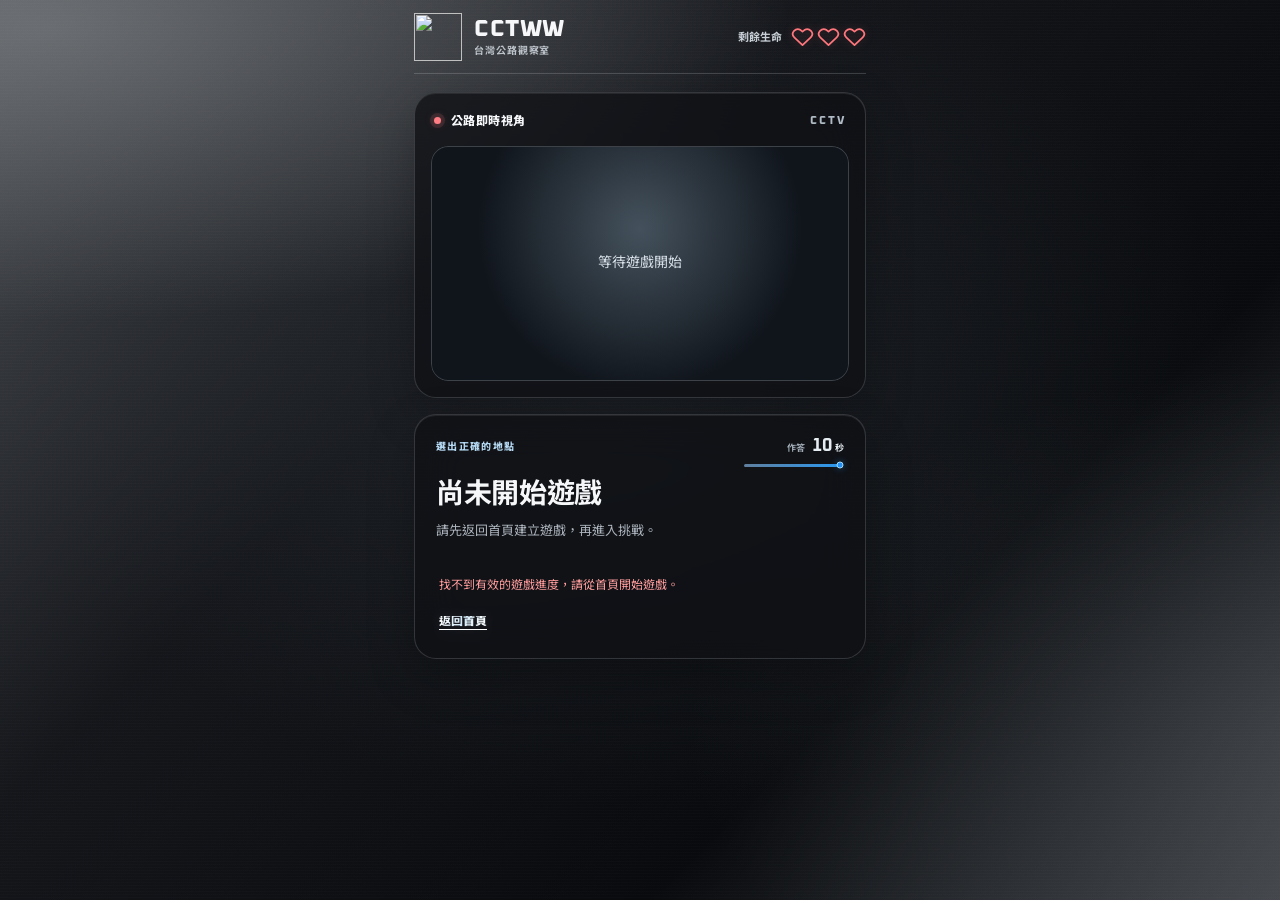
==== commit d5a9e195: "Update＃4" ====
--- a/frontend/game.html
+++ b/frontend/game.html
@@ -11,61 +11,43 @@
   <link rel="stylesheet" href="game.css">
 </head>
 <body>
-  <svg class="icon-sprite" aria-hidden="true" focusable="false" xmlns="http://www.w3.org/2000/svg">
-    <defs>
-      <radialGradient id="retina-iris">
-        <stop offset="0" stop-color="#07132f"/>
-        <stop offset="0.45" stop-color="#1d5cb0"/>
-        <stop offset="0.78" stop-color="#4895e2"/>
-        <stop offset="1" stop-color="#071c46"/>
-      </radialGradient>
-    </defs>
-    <symbol id="retina-symbol" viewBox="0 0 100 100">
-      <circle cx="50" cy="50" r="47" fill="none" stroke="#d7eeff" stroke-width="1.5"/>
-      <path d="M50.0 11.0L50.0 3.0M60.3 11.7L61.7 6.3M70.2 15.0L71.7 12.4M79.1 20.9L82.6 17.4M83.8 30.5L88.4 27.9M88.3 39.7L95.4 37.8M90.4 50.0L95.2 50.0M89.7 60.6L91.9 61.2M83.8 69.5L89.9 73.0M78.1 78.1L81.3 81.3M70.2 85.0L73.5 90.7M60.6 89.7L61.7 93.7M50.0 89.0L50.0 93.4M39.7 88.3L38.1 94.5M29.8 85.0L27.9 88.4M20.9 79.1L16.8 83.2M16.2 69.5L10.9 72.6M11.7 60.3L8.1 61.2M9.6 50.0L3.9 50.0M10.3 39.4L7.2 38.5M16.2 30.5L9.3 26.5M21.9 21.9L18.0 18.0M29.8 15.0L28.3 12.4M39.4 10.3L38.1 5.5" fill="none" stroke="#eaf7ff" stroke-width="1.35" stroke-linecap="round" opacity=".84"/>
-      <circle cx="50" cy="50" r="39" fill="url(#retina-iris)" stroke="#5da8ff" stroke-width=".7"/>
-      <path d="M50.0 32.0L50.0 11.0M52.4 31.5L54.9 13.1M55.0 31.3L59.2 15.8M57.7 31.4L64.6 14.8M59.0 34.4L68.1 18.6M61.4 35.2L73.7 19.1M63.7 36.3L76.3 23.7M65.9 37.8L78.1 28.4M65.6 41.0L83.0 30.9M67.3 42.8L83.5 36.1M68.7 45.0L87.7 39.9M69.9 47.4L86.9 45.1M68.0 50.0L85.4 50.0M68.5 52.4L87.8 55.0M68.7 55.0L85.1 59.4M68.6 57.7L86.0 64.9M65.6 59.0L82.2 68.6M64.8 61.4L78.1 71.6M63.7 63.7L76.9 76.9M62.2 65.9L72.1 78.8M59.0 65.6L69.5 83.8M57.2 67.3L64.2 84.4M55.0 68.7L59.2 84.2M52.6 69.9L55.0 87.8M50.0 68.0L50.0 86.3M47.6 68.5L44.9 88.7M45.0 68.7L40.4 85.9M42.3 68.6L36.5 82.7M41.0 65.6L31.0 83.0M38.6 64.8L27.9 78.8M36.3 63.7L22.4 77.6M34.1 62.2L20.5 72.6M34.4 59.0L19.3 67.7M32.7 57.2L14.8 64.6M31.3 55.0L14.9 59.4M30.1 52.6L11.3 55.1M32.0 50.0L12.8 50.0M31.5 47.6L14.9 45.4M31.3 45.0L13.2 40.1M31.4 42.3L16.5 36.1M34.4 41.0L16.2 30.5M35.2 38.6L20.5 27.4M36.3 36.3L25.0 25.0M37.8 34.1L26.8 19.8M41.0 34.4L31.8 18.6M42.8 32.7L35.1 14.0M45.0 31.3L40.4 14.1M47.4 30.1L45.4 14.9" fill="none" stroke="#9ed6ff" stroke-width="1.15" stroke-linecap="round" opacity=".83"/>
-      <path d="M52.7 29.2L55.4 9.4M58.3 30.0L65.0 13.8M63.6 32.2L72.8 20.3M68.3 35.9L81.8 25.6M69.4 42.0L85.4 35.3M71.5 47.2L90.6 44.6M72.2 52.9L88.9 55.1M71.3 58.8L84.6 64.3M66.7 62.8L81.8 74.4M63.2 67.2L73.3 80.4M58.6 70.7L65.7 87.9M53.0 72.9L55.1 88.9M47.3 70.8L45.1 87.1M41.7 70.0L34.7 87.0M36.4 67.8L26.7 80.4M31.7 64.1L17.5 75.0M30.6 58.0L13.8 65.0M28.5 52.8L12.9 54.9M27.8 47.1L10.2 44.8M28.7 41.2L14.6 35.3M33.3 37.2L17.5 25.0M36.8 32.8L26.1 18.9M41.4 29.3L35.7 15.4M47.0 27.1L44.8 10.2" fill="none" stroke="#f3fbff" stroke-width=".8" stroke-linecap="round" opacity=".62"/>
-      <circle cx="50" cy="50" r="23" fill="none" stroke="#d7efff" stroke-width=".7" opacity=".7"/>
-      <circle cx="50" cy="50" r="17" fill="#081936" stroke="#b8e7ff" stroke-width="1.7"/>
-      <circle cx="50" cy="50" r="13" fill="#020b20"/>
-      <circle cx="50.0" cy="5.0" r="1.3" fill="#f6fcff"/><circle cx="81.8" cy="18.2" r="1.3" fill="#f6fcff"/><circle cx="95.0" cy="50.0" r="1.3" fill="#f6fcff"/><circle cx="81.8" cy="81.8" r="1.3" fill="#f6fcff"/><circle cx="50.0" cy="95.0" r="1.3" fill="#f6fcff"/><circle cx="18.2" cy="81.8" r="1.3" fill="#f6fcff"/><circle cx="5.0" cy="50.0" r="1.3" fill="#f6fcff"/><circle cx="18.2" cy="18.2" r="1.3" fill="#f6fcff"/>
-      <path d="M18 19l5 2m53-1l5-2M18 81l5-2m53 1l5 2" fill="none" stroke="#9dd7ff" stroke-width=".8" opacity=".8"/>
-    </symbol>
-  </svg>
   <main class="game" aria-labelledby="title">
     <header class="site-header">
-      <a class="brand" href="/" aria-label="CCTWW，返回首頁">
-        <span class="brand-mark" aria-hidden="true"><svg viewBox="0 0 100 100" focusable="false" aria-hidden="true"><use href="#retina-symbol"></use></svg></span>
+      <a class="brand" id="brand-home" href="/" aria-label="CCTWW，返回首頁">
+        <span class="brand-mark" aria-hidden="true"><img src="image/retina-logo.svg" alt=""></span>
         <span class="brand-name">CCTWW <small>台灣公路觀察室</small></span>
       </a>
-      <span class="tag"><span class="tag-dot" aria-hidden="true"></span> 地點挑戰</span>
+      <section class="status" aria-label="遊戲狀態"><span>剩餘生命</span><strong id="life" aria-live="polite">—</strong></section>
     </header>
-
-    <div class="game-topline">
-      <div class="round-label"><span class="round-icon" aria-hidden="true">?</span><span>觀察路上的線索，猜猜鏡頭在哪裡</span></div>
-      <section class="status" aria-label="遊戲狀態"><span>剩餘生命</span><strong id="life" aria-live="polite">—</strong></section>
-    </div>
 
     <div class="play-area">
       <section class="camera-panel" aria-label="本題監視器畫面">
         <div class="camera-heading"><span class="live-dot" aria-hidden="true"></span><span>公路即時視角</span><span class="camera-number">CCTV</span></div>
-        <div class="camera">
-          <img id="cctv" alt="本題公路監視器畫面" hidden>
-          <iframe id="cctv-frame" title="本題公路監視器畫面" sandbox="allow-scripts" hidden></iframe>
-          <p id="camera-status" role="status">等待題目載入</p>
+        <div id="evidence-grid" class="evidence-grid">
+          <div class="evidence-block evidence-camera">
+            <div class="camera">
+              <img id="cctv" alt="本題公路監視器畫面" hidden>
+              <iframe id="cctv-frame" title="本題公路監視器畫面" sandbox="allow-scripts" hidden></iframe>
+              <p id="camera-status" role="status">等待題目載入</p>
+            </div>
+          </div>
         </div>
-        <p class="camera-caption">仔細看路牌、地形與周圍景色。</p>
       </section>
 
       <section class="answer-panel" aria-labelledby="title">
-        <div class="question"><p class="eyebrow">選出正確的地點</p><h1 id="title">你覺得這是哪裡？</h1><p id="hint">正在準備題目…</p></div>
-        <div class="timer" aria-label="作答倒數">
-          <div class="timer-label"><label for="countdown">作答時間</label><strong><span id="remaining">10</span><small>秒</small></strong></div>
-          <div class="timer-track">
-            <progress id="countdown" max="10" value="10">10 秒</progress>
-            <span id="timer-marker" class="timer-marker" aria-hidden="true"></span>
+        <div class="question">
+          <div class="question-topline">
+            <p class="eyebrow">選出正確的地點</p>
+            <div class="timer" aria-label="作答倒數">
+              <div class="timer-label"><label for="countdown">作答</label><strong><span id="remaining">10</span><small>秒</small></strong></div>
+              <div class="timer-track">
+                <progress id="countdown" max="10" value="10">10 秒</progress>
+                <span id="timer-marker" class="timer-marker" aria-hidden="true"></span>
+              </div>
+            </div>
           </div>
+          <h1 id="title">你覺得這是哪裡？</h1>
+          <p id="hint">正在準備題目…</p>
         </div>
         <div id="options" class="options" role="group" aria-label="四個答案選項"></div>
         <section id="feedback" class="feedback" role="status" aria-live="polite">正在確認遊戲…</section>
@@ -73,17 +55,24 @@
       </section>
     </div>
 
-    <footer class="site-footer"><a href="/" id="leave">← 離開遊戲</a><span>沿著公路，認識台灣。</span></footer>
     <dialog id="game-result" class="result-dialog" aria-labelledby="result-title" aria-describedby="result-description">
       <div class="result-icon" aria-hidden="true">
-        <svg viewBox="0 0 100 100" focusable="false" aria-hidden="true"><use href="#retina-symbol"></use></svg>
+        <img src="image/retina-logo.svg" alt="">
       </div>
       <p class="eyebrow">本次挑戰結束</p>
       <h2 id="result-title">公路探險完成！</h2>
       <p id="result-description">本次答對 <strong id="result-count">0</strong> 題</p>
       <div class="result-actions">
         <button id="result-restart" type="button"><span class="glass-label">重新開始</span></button>
-        <a href="/"><span class="glass-label">返回首頁</span></a>
+      </div>
+    </dialog>
+    <dialog id="leave-confirm" class="confirm-dialog" aria-labelledby="leave-confirm-title" aria-describedby="leave-confirm-description">
+      <p class="eyebrow">離開挑戰</p>
+      <h2 id="leave-confirm-title">確定要返回首頁嗎？</h2>
+      <p id="leave-confirm-description">目前遊戲進度將會結束。</p>
+      <div class="confirm-actions">
+        <button id="leave-cancel" type="button">繼續作答</button>
+        <button id="leave-submit" type="button">離開遊戲</button>
       </div>
     </dialog>
     <noscript>遊戲需要 JavaScript，請啟用後重新開啟。</noscript>
--- a/frontend/game.css
+++ b/frontend/game.css
@@ -22,7 +22,6 @@
   font-synthesis: none;
 }
 * { box-sizing: border-box; }
-.icon-sprite { position: absolute; width: 0; height: 0; overflow: hidden; }
 body {
   min-width: 320px;
   min-height: 100vh;
@@ -48,48 +47,46 @@
 a { color: inherit; }
 [hidden] { display: none !important; }
 .game { position: relative; width: min(100%, 488px); min-height: 100vh; margin: auto; padding: 0 18px; display: flex; flex-direction: column; }
-.site-header { height: 74px; display: flex; align-items: center; justify-content: space-between; gap: 20px; border-bottom: 1px solid rgb(245 248 251 / 18%); }
+.site-header { min-height: 74px; display: flex; align-items: center; justify-content: space-between; gap: 18px; padding: 10px 0; border-bottom: 1px solid rgb(245 248 251 / 18%); }
 .brand { display: inline-flex; align-items: center; gap: 12px; text-decoration: none; }
 .brand-mark { width: 48px; height: 48px; display: grid; place-items: center; flex: none; }
-.brand-mark svg { display: block; width: 48px; height: 48px; transform-origin: center; animation: retina-orbit 26s linear infinite, retina-glow 4s ease-in-out infinite; }
+.brand-mark img { display: block; width: 48px; height: 48px; transform-origin: center; animation: retina-orbit 26s linear infinite, retina-glow 4s ease-in-out infinite; }
 .brand-name { font-size: 23px; font-weight: 800; letter-spacing: .025em; line-height: 1; }
 .brand-name small { display: block; margin-top: 5px; font-size: 10px; font-weight: 650; letter-spacing: .09em; color: #bcc3ca; }
-.tag { display: inline-flex; align-items: center; gap: 8px; padding: 9px 13px; border: 1px solid rgb(240 245 250 / 22%); border-radius: 999px; background: rgb(12 15 20 / 38%); color: #e3e8ec; font-size: 12px; font-weight: 750; white-space: nowrap; backdrop-filter: blur(12px); }
-.tag-dot, .live-dot { display: inline-block; width: 7px; height: 7px; border-radius: 50%; background: currentColor; }
-.tag-dot { box-shadow: 0 0 10px rgb(206 232 255 / 75%); }
-.game-topline { display: flex; justify-content: space-between; align-items: center; gap: 12px; padding: 22px 2px 18px; }
-.round-label { display: flex; align-items: center; gap: 11px; font-size: 14px; font-weight: 720; }
-.round-icon { display: grid; place-items: center; flex: none; width: 28px; height: 28px; border: 1px solid rgb(245 248 251 / 23%); border-radius: 9px; background: rgb(235 241 246 / 10%); color: #eef4fa; font-weight: 850; }
-.status { display: flex; align-items: center; gap: 10px; color: #c9d0d7; font-size: 12px; font-weight: 700; white-space: nowrap; }
+.live-dot { display: inline-block; width: 7px; height: 7px; border-radius: 50%; background: currentColor; }
+.status { display: flex; align-items: center; gap: 9px; color: #c9d0d7; font-size: 11px; font-weight: 700; white-space: nowrap; }
 #life { display: inline-flex; align-items: center; gap: 3px; min-width: 71px; }
 .life-heart { display: block; width: 23px; height: 23px; color: #ff777d; flex: none; filter: drop-shadow(0 0 4px rgb(255 106 121 / 25%)); }
-.play-area { display: grid; grid-template-columns: minmax(0, 1fr); gap: 16px; align-items: start; }
+.play-area { display: grid; grid-template-columns: minmax(0, 1fr); gap: 16px; align-items: start; padding-top: 18px; }
 .camera-panel, .answer-panel { border: 1px solid var(--cctww-line); border-radius: var(--cctww-card-radius); background: var(--cctww-surface); box-shadow: var(--cctww-card-shadow); backdrop-filter: blur(22px) saturate(115%); -webkit-backdrop-filter: blur(22px) saturate(115%); }
 .camera-panel { overflow: hidden; padding: 16px; }
 .camera-heading { display: flex; align-items: center; gap: 10px; padding: 2px 3px 16px; font-size: 12px; font-weight: 800; letter-spacing: .04em; }
 .live-dot { color: #ff7d84; box-shadow: 0 0 0 4px rgb(255 125 132 / 13%), 0 0 10px rgb(255 125 132 / 35%); animation: live-pulse 1.7s ease-in-out infinite; }
 .camera-number { margin-left: auto; color: #b0bac4; font-size: 11px; font-weight: 800; letter-spacing: .18em; }
-.camera { position: relative; display: grid; place-items: center; width: 100%; aspect-ratio: 16 / 9; overflow: hidden; border: 1px solid rgb(236 242 248 / 20%); border-radius: 17px; background: #10151c; color: #d9e1e8; }
+.evidence-grid { display: grid; grid-template-columns: repeat(auto-fit, minmax(min(100%, 190px), 1fr)); gap: 12px; }
+.evidence-block { min-width: 0; overflow: hidden; border-radius: 17px; background: rgb(16 21 28 / 72%); }
+.evidence-camera { grid-column: 1 / -1; }
+.camera { position: relative; display: grid; place-items: center; width: 100%; aspect-ratio: 16 / 9; overflow: hidden; border: 1px solid rgb(236 242 248 / 20%); border-radius: inherit; background: #10151c; color: #d9e1e8; }
 .camera::before { content: ""; position: absolute; inset: 0; z-index: 0; background: radial-gradient(circle at 50% 35%, #44515c, transparent 63%); pointer-events: none; }
 /* Crop the top quarter of the source frame, where the camera stamps its location. */
 #cctv, #cctv-frame { position: absolute; z-index: 1; inset: auto 0 0; display: block; width: 100%; height: 132%; object-fit: cover; object-position: center bottom; border: 0; }
 #camera-status { position: relative; z-index: 1; max-width: 360px; padding: 24px; text-align: center; font-size: 14px; line-height: 1.6; overflow-wrap: anywhere; }
-.camera-caption { margin: 15px 3px 2px; color: #b9c1ca; font-size: 12px; line-height: 1.5; }
-.answer-panel { padding: 23px; }
-.question { margin-bottom: 22px; }
-.eyebrow { margin: 0 0 11px; color: #b5d8f3; font-size: 11px; font-weight: 800; letter-spacing: .14em; text-transform: uppercase; }
-h1 { margin: 0 0 11px; font-size: clamp(27px, 5vw, 32px); line-height: 1.22; letter-spacing: -.015em; }
+.answer-panel { padding: 21px; }
+.question { margin-bottom: 18px; }
+.question-topline { display: flex; align-items: flex-start; justify-content: space-between; gap: 16px; margin-bottom: 8px; }
+.eyebrow { margin: 2px 0 0; color: #b5d8f3; font-size: 10px; font-weight: 800; letter-spacing: .13em; text-transform: uppercase; }
+h1 { max-width: 18ch; margin: 0 0 9px; font-size: clamp(22px, 5.5vw, 28px); line-height: 1.25; letter-spacing: -.012em; overflow-wrap: anywhere; }
 #hint { margin: 0; min-height: 1.6em; color: var(--cctww-muted); font-size: 13px; line-height: 1.6; overflow-wrap: anywhere; }
-.timer { margin-bottom: 22px; padding: 15px 17px 14px; border: 1px solid rgb(225 236 246 / 13%); border-radius: 16px; background: rgb(202 220 238 / 5%); }
-.timer-label { display: flex; align-items: baseline; justify-content: space-between; gap: 12px; font-size: 12px; font-weight: 750; color: #d6dce2; }
-.timer-label strong { color: #f2f6f9; font-size: 25px; line-height: 1; letter-spacing: .02em; font-variant-numeric: tabular-nums; }
-.timer-label small { margin-left: 4px; font-size: 12px; }
-.timer-track { position: relative; display: flex; align-items: center; height: 16px; margin: 10px 5px 0; }
+.timer { flex: 0 0 104px; padding-top: 1px; }
+.timer-label { display: flex; align-items: baseline; justify-content: flex-end; gap: 7px; color: #9faab5; font-size: 9px; font-weight: 700; }
+.timer-label strong { color: #e5edf3; font-size: 18px; line-height: 1; letter-spacing: .02em; font-variant-numeric: tabular-nums; }
+.timer-label small { margin-left: 2px; font-size: 9px; }
+.timer-track { position: relative; display: flex; align-items: center; height: 10px; margin: 5px 4px 0; }
 progress { appearance: none; display: block; width: 100%; height: 3px; margin: 0; overflow: hidden; border: 0; border-radius: 99px; background: rgb(142 160 179 / 25%); }
 progress::-webkit-progress-bar { background: rgb(142 160 179 / 25%); }
 progress::-webkit-progress-value { border-radius: 99px; background: linear-gradient(90deg, #607f9e, #2b98ef); }
 progress::-moz-progress-bar { border-radius: 99px; background: #3a9ff3; }
-.timer-marker { position: absolute; top: 50%; left: 100%; width: 10px; height: 10px; border: 2px solid #9ddaff; border-radius: 50%; background: #278ff2; box-shadow: 0 0 0 3px rgb(39 143 242 / 13%), 0 0 12px rgb(57 162 255 / 47%); transform: translate(-50%, -50%); pointer-events: none; transition: left .1s linear; }
+.timer-marker { position: absolute; top: 50%; left: 100%; width: 7px; height: 7px; border: 1px solid #9ddaff; border-radius: 50%; background: #278ff2; box-shadow: 0 0 7px rgb(57 162 255 / 42%); transform: translate(-50%, -50%); pointer-events: none; transition: left .1s linear; }
 .options { display: grid; grid-template-columns: repeat(2, minmax(0, 1fr)); gap: 11px; }
 .option { display: grid; grid-template-columns: 29px minmax(0, 1fr); align-items: center; gap: 10px; min-height: 68px; width: 100%; padding: 13px 14px; border: 1px solid rgb(226 240 252 / 30%); border-radius: 16px; background: linear-gradient(135deg, rgb(242 248 255 / 17%), rgb(196 219 238 / 6%) 55%, rgb(171 205 233 / 11%)); box-shadow: inset 0 1px rgb(255 255 255 / 18%), 0 7px 20px rgb(0 0 0 / 11%); color: #f5f7f8; text-align: left; font-size: 15px; font-weight: 760; line-height: 1.4; cursor: pointer; overflow-wrap: anywhere; backdrop-filter: blur(18px) saturate(135%); -webkit-backdrop-filter: blur(18px) saturate(135%); transition: transform .15s ease, background .15s ease, border-color .15s ease, box-shadow .15s ease; }
 .option-key { display: grid; place-items: center; width: 29px; height: 29px; border: 1px solid rgb(240 248 255 / 26%); border-radius: 9px; background: rgb(231 243 255 / 9%); color: #d9e9f7; font-size: 12px; font-weight: 800; letter-spacing: .03em; font-variant-numeric: tabular-nums; }
@@ -103,11 +100,13 @@
 .option.wrong { background: rgb(181 72 80 / 28%); border-color: #ffa3a5; color: #ffe8e8; opacity: 1; }
 .option.correct .option-name { background: none; -webkit-text-fill-color: #e1ffe9; }
 .option.wrong .option-name { background: none; -webkit-text-fill-color: #ffe8e8; }
-.feedback { min-height: 36px; margin-top: 21px; padding: 0 3px; color: #bbc4cc; font-size: 13px; line-height: 1.6; overflow-wrap: anywhere; }
+.feedback { min-height: 24px; margin-top: 16px; padding: 0 3px; color: #bbc4cc; font-size: 12px; line-height: 1.55; overflow-wrap: anywhere; }
 .feedback[data-tone="error"] { color: var(--cctww-error); }
 .next { width: 100%; min-height: 49px; margin-top: 5px; border: 1px solid rgb(230 244 255 / 48%); border-radius: var(--cctww-control-radius); background: linear-gradient(135deg, rgb(229 241 251 / 28%), rgb(130 174 211 / 14%)); box-shadow: inset 0 1px rgb(255 255 255 / 25%); backdrop-filter: blur(18px); -webkit-backdrop-filter: blur(18px); font-weight: 800; cursor: pointer; }
 .next:enabled:hover { background: linear-gradient(135deg, rgb(239 248 255 / 36%), rgb(160 204 237 / 22%)); }
 .next:disabled { opacity: .6; cursor: wait; }
+.next[data-variant="quiet"] { width: auto; min-height: 32px; margin: 4px 0 0 3px; padding: 0; border: 0; border-radius: 0; background: none; box-shadow: none; font-size: 12px; text-decoration: underline; text-underline-offset: 4px; backdrop-filter: none; -webkit-backdrop-filter: none; }
+.next[data-variant="quiet"]:hover { background: none; color: white; }
 button:focus-visible, a:focus-visible { outline: 3px solid var(--cctww-focus); outline-offset: 3px; }
 .site-footer { display: flex; justify-content: space-between; gap: 16px; margin-top: auto; padding: 28px 0; color: #c0c7cf; font-size: 12px; }
 .site-footer a { color: #e5ebf0; font-weight: 750; text-decoration: none; }
@@ -115,7 +114,7 @@
 .result-dialog { width: min(420px, calc(100% - 32px)); max-height: calc(100vh - 32px); padding: 30px; border: 1px solid rgb(246 250 253 / 25%); border-radius: var(--cctww-card-radius); color: var(--cctww-ink); background: rgb(20 23 28 / 91%); box-shadow: 0 28px 90px rgb(0 0 0 / 60%), inset 0 1px rgb(255 255 255 / 10%); text-align: center; backdrop-filter: blur(24px); -webkit-backdrop-filter: blur(24px); }
 .result-dialog::backdrop { background: rgb(7 10 14 / 76%); backdrop-filter: blur(5px); }
 .result-icon { display: grid; place-items: center; width: 74px; height: 74px; margin: 0 auto 18px; }
-.result-icon svg { display: block; width: 74px; height: 74px; transform-origin: center; animation: retina-orbit 26s linear infinite, retina-glow 4s ease-in-out infinite; }
+.result-icon img { display: block; width: 74px; height: 74px; transform-origin: center; animation: retina-orbit 26s linear infinite, retina-glow 4s ease-in-out infinite; }
 .result-dialog .eyebrow { margin-bottom: 9px; }
 .result-dialog h2 { margin: 0 0 12px; font-size: 28px; letter-spacing: -.015em; }
 .result-dialog p:not(.eyebrow) { margin: 0; color: var(--cctww-muted); font-size: 14px; line-height: 1.7; }
@@ -124,25 +123,30 @@
 .result-actions button, .result-actions a { display: grid; place-items: center; min-height: 46px; border: 1px solid rgb(228 242 255 / 31%); border-radius: 12px; background: linear-gradient(135deg, rgb(230 243 255 / 20%), rgb(146 186 218 / 8%)); box-shadow: inset 0 1px rgb(255 255 255 / 19%); backdrop-filter: blur(18px); -webkit-backdrop-filter: blur(18px); font: inherit; font-size: 14px; font-weight: 800; text-decoration: none; cursor: pointer; }
 .result-actions button { border-color: rgb(230 244 255 / 48%); }
 .result-actions button:hover, .result-actions a:hover { background: linear-gradient(135deg, rgb(239 248 255 / 32%), rgb(160 204 237 / 18%)); }
+.confirm-dialog { width: min(390px, calc(100% - 32px)); padding: 26px; border: 1px solid rgb(246 250 253 / 25%); border-radius: 18px; color: var(--cctww-ink); background: rgb(20 23 28 / 94%); box-shadow: 0 28px 90px rgb(0 0 0 / 60%); backdrop-filter: blur(24px); -webkit-backdrop-filter: blur(24px); }
+.confirm-dialog::backdrop { background: rgb(7 10 14 / 74%); backdrop-filter: blur(5px); }
+.confirm-dialog h2 { margin: 8px 0 10px; font-size: 22px; }
+.confirm-dialog p:not(.eyebrow) { margin: 0; color: var(--cctww-muted); font-size: 13px; line-height: 1.65; }
+.confirm-actions { display: grid; grid-template-columns: 1fr 1fr; gap: 9px; margin-top: 22px; }
+.confirm-actions button { min-height: 43px; border: 1px solid rgb(228 242 255 / 25%); border-radius: 11px; color: #ecf3f8; background: rgb(230 243 255 / 8%); font-weight: 750; cursor: pointer; }
+.confirm-actions #leave-submit { border-color: rgb(255 140 145 / 38%); color: #ffc0c2; background: rgb(179 65 71 / 16%); }
 @media (max-width: 600px) {
   .game { padding: 0 14px; }
-  .site-header { height: 66px; }
-  .brand-mark, .brand-mark svg { width: 44px; height: 44px; }
+  .site-header { min-height: 66px; }
+  .brand-mark, .brand-mark img { width: 44px; height: 44px; }
   .brand-name { font-size: 20px; }
   .brand-name small { font-size: 8px; }
-  .tag { padding: 7px 9px; font-size: 11px; }
-  .round-label { font-size: 12px; line-height: 1.4; }
-  .status { flex-direction: column; align-items: flex-end; gap: 2px; font-size: 11px; }
+  .status { flex-direction: column; align-items: flex-end; gap: 1px; font-size: 10px; }
   .camera-panel { padding: 12px; border-radius: 18px; }
   .camera-heading { padding-bottom: 11px; }
-  .camera-caption { font-size: 11px; }
-  .answer-panel { padding: 19px 17px; border-radius: 18px; }
-  .timer { padding: 14px 14px 13px; }
+  .answer-panel { padding: 18px 16px; border-radius: 18px; }
+  .question-topline { gap: 10px; }
+  h1 { font-size: clamp(21px, 7vw, 25px); }
+  .timer { flex-basis: 91px; }
   .option { min-height: 60px; padding: 11px 12px; }
   .site-footer { margin-top: 14px; padding: 22px 0; }
 }
 @media (max-width: 370px) {
-  .round-label span:last-child { max-width: 150px; }
   .options { grid-template-columns: 1fr; }
 }
 @keyframes retina-orbit { to { transform: rotate(360deg); } }
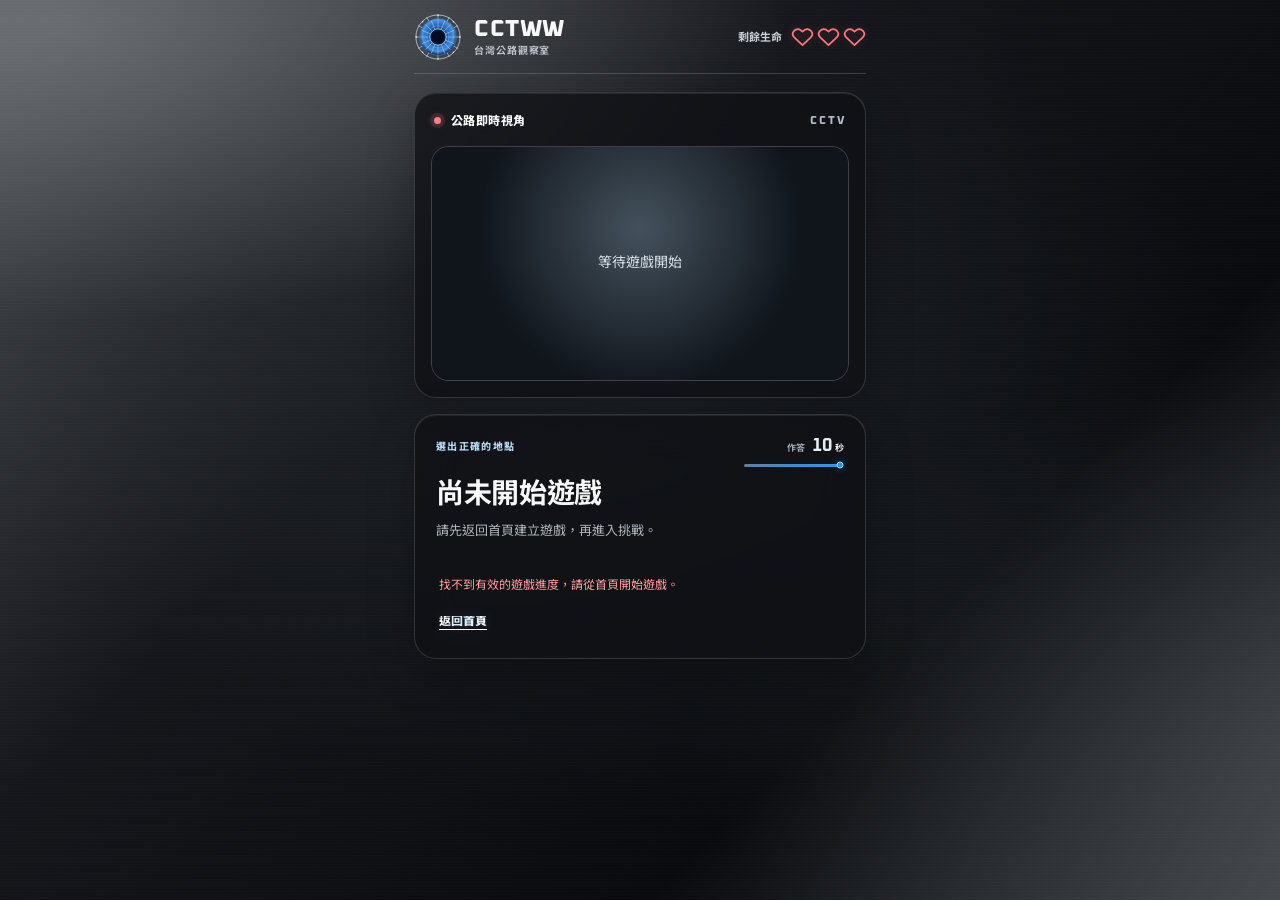
==== commit 435a39a0: "temp" ====
--- a/frontend/game.html
+++ b/frontend/game.html
@@ -8,13 +8,13 @@
   <link rel="preconnect" href="https://fonts.googleapis.com">
   <link rel="preconnect" href="https://fonts.gstatic.com" crossorigin>
   <link rel="stylesheet" href="https://fonts.googleapis.com/css2?family=Noto+Sans+TC:wght@400;500;600;700;800&amp;family=Oxanium:wght@400;500;600;700;800&amp;display=swap">
-  <link rel="stylesheet" href="game.css">
+  <link rel="stylesheet" href="/frontend/game.css">
 </head>
 <body>
   <main class="game" aria-labelledby="title">
     <header class="site-header">
       <a class="brand" id="brand-home" href="/" aria-label="CCTWW，返回首頁">
-        <span class="brand-mark" aria-hidden="true"><img src="image/retina-logo.svg" alt=""></span>
+        <span class="brand-mark" aria-hidden="true"><img src="/frontend/image/retina-logo.svg" alt=""></span>
         <span class="brand-name">CCTWW <small>台灣公路觀察室</small></span>
       </a>
       <section class="status" aria-label="遊戲狀態"><span>剩餘生命</span><strong id="life" aria-live="polite">—</strong></section>
@@ -57,7 +57,7 @@
 
     <dialog id="game-result" class="result-dialog" aria-labelledby="result-title" aria-describedby="result-description">
       <div class="result-icon" aria-hidden="true">
-        <img src="image/retina-logo.svg" alt="">
+        <img src="/frontend/image/retina-logo.svg" alt="">
       </div>
       <p class="eyebrow">本次挑戰結束</p>
       <h2 id="result-title">公路探險完成！</h2>
@@ -77,6 +77,6 @@
     </dialog>
     <noscript>遊戲需要 JavaScript，請啟用後重新開啟。</noscript>
   </main>
-  <script src="game.js"></script>
+  <script src="/frontend/game.js"></script>
 </body>
 </html>
